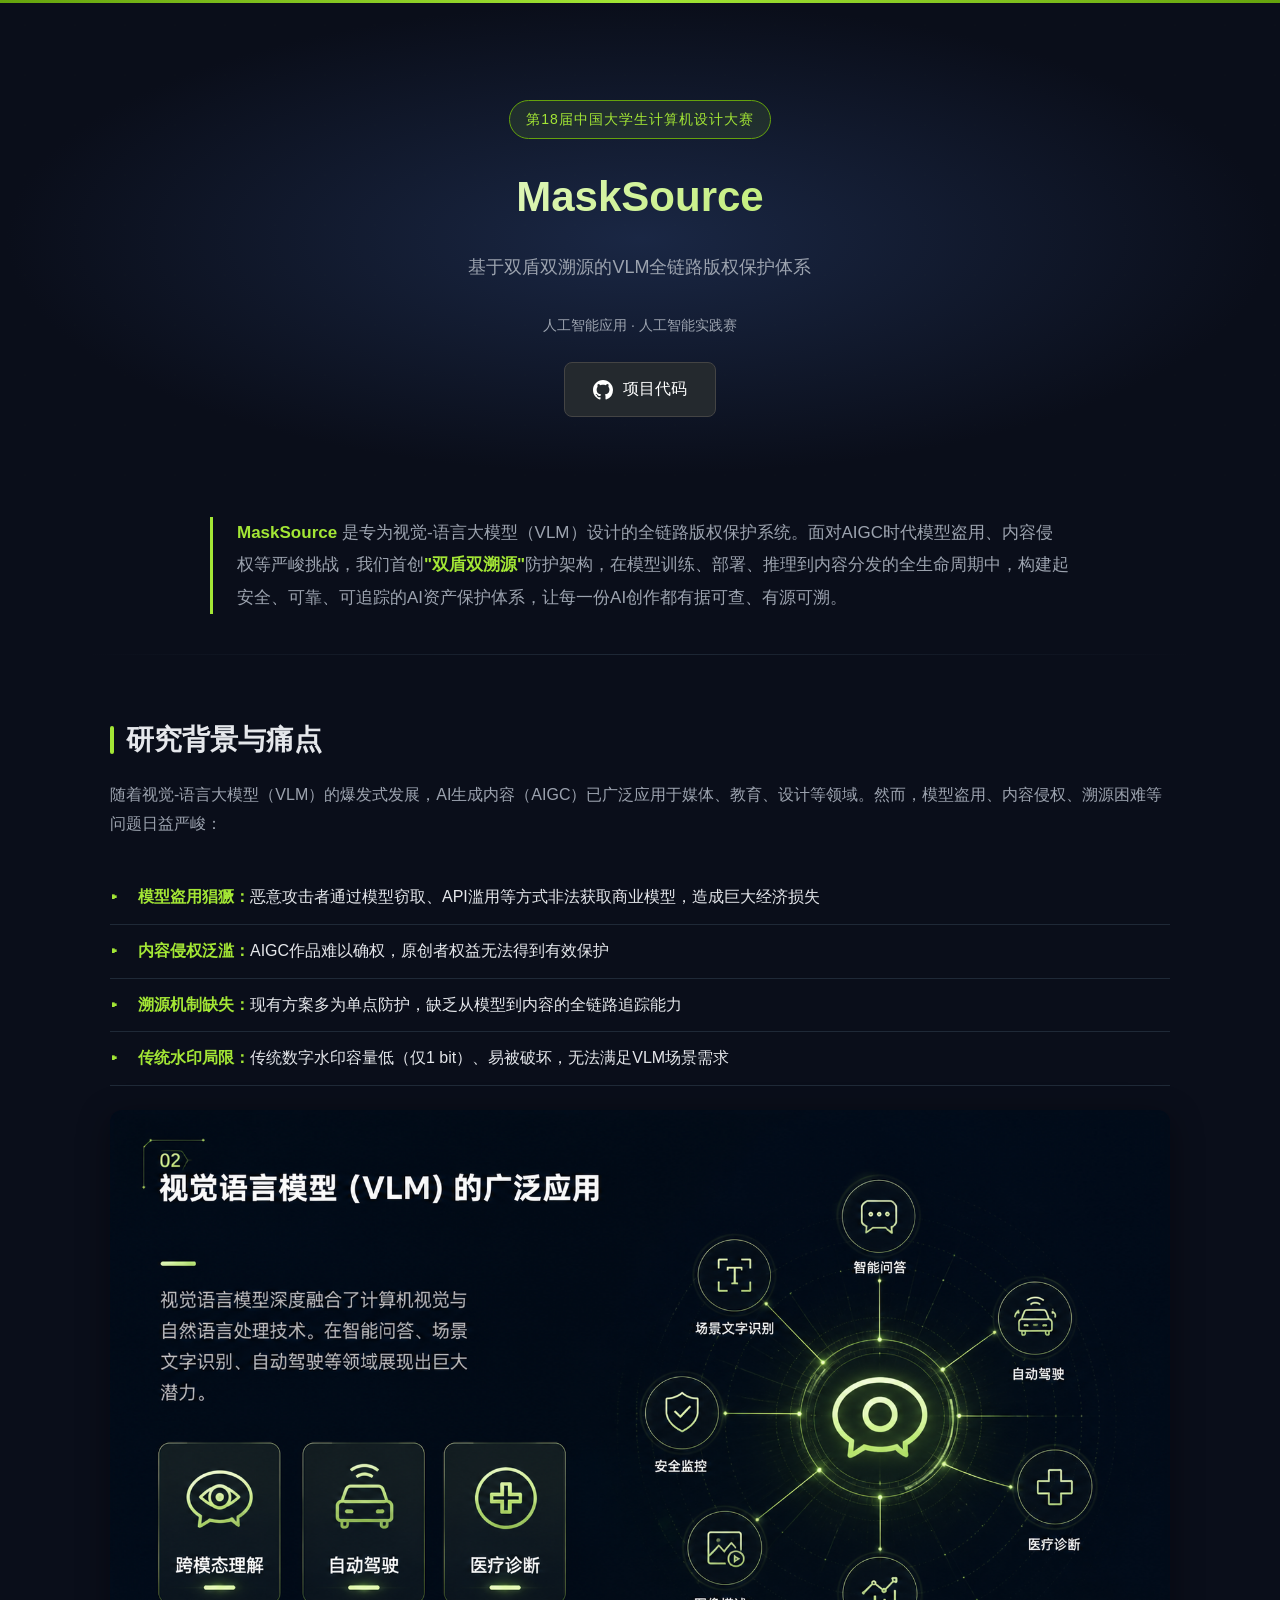
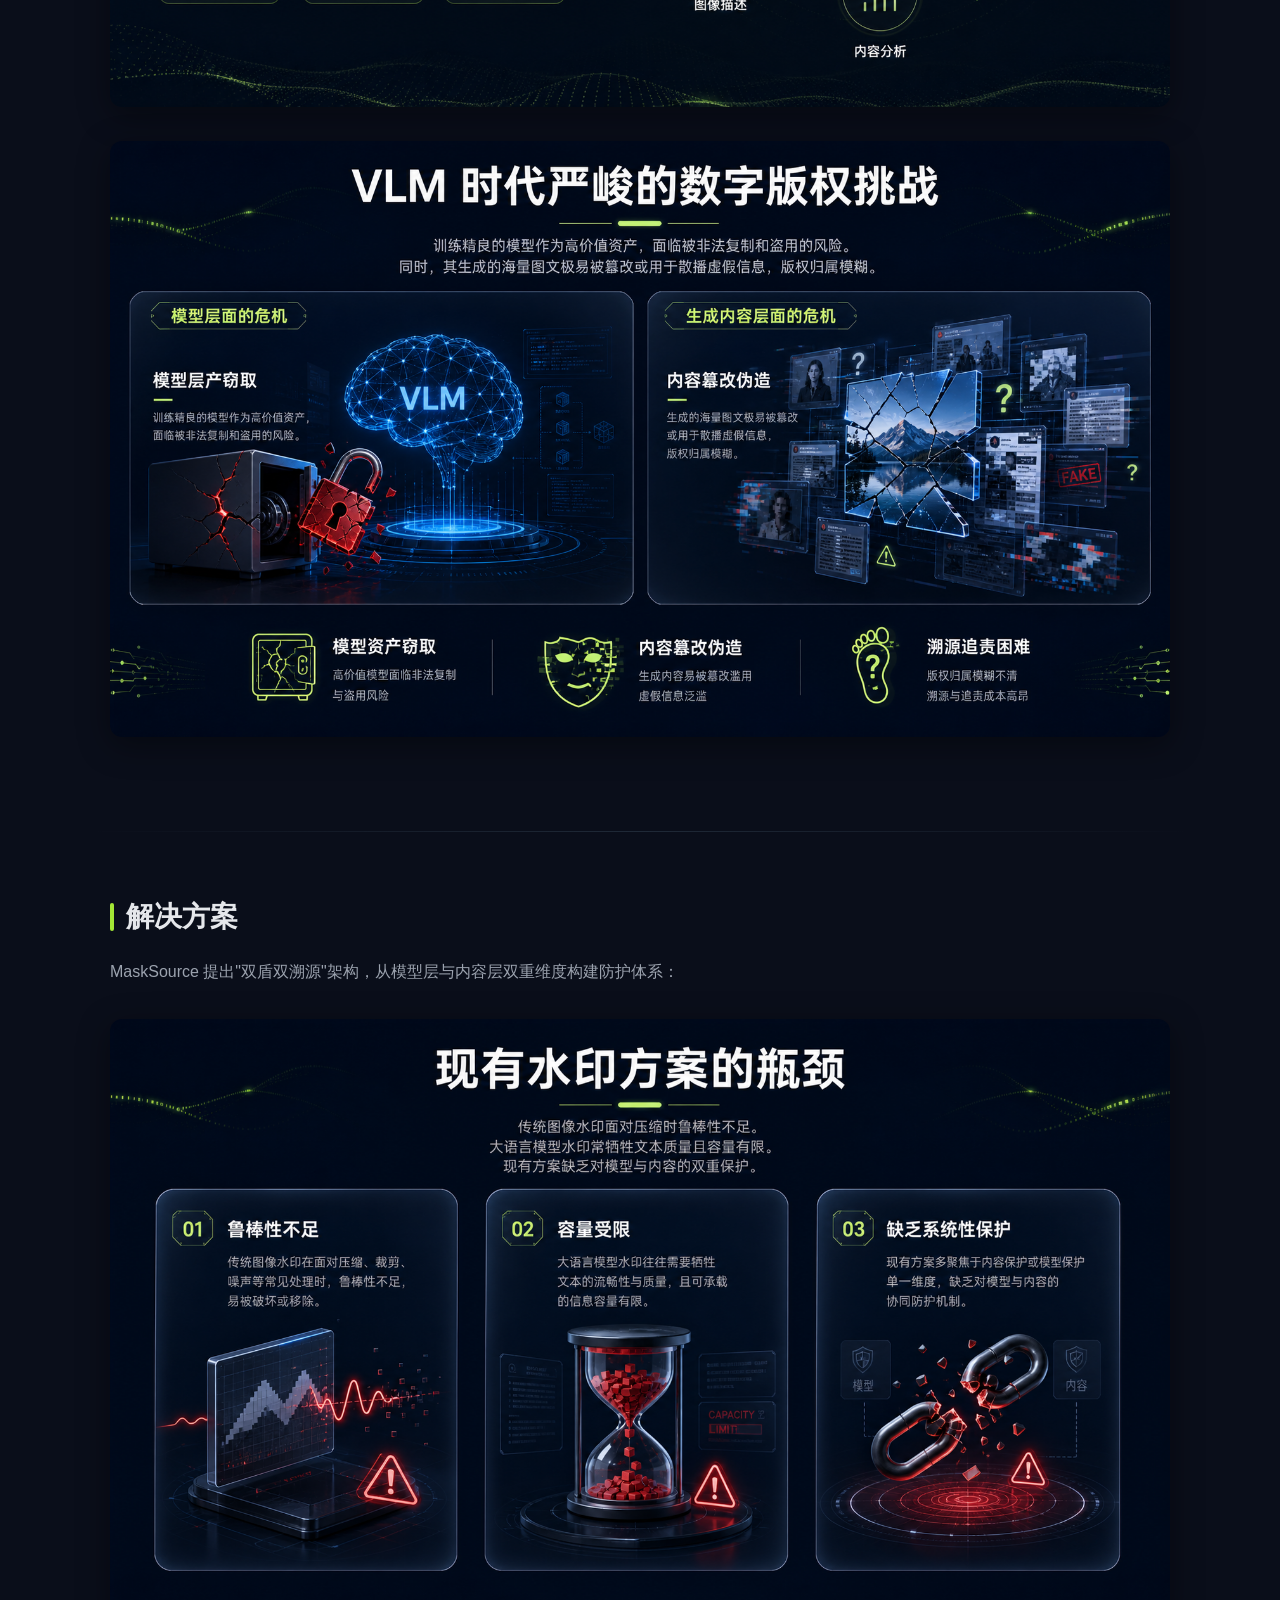
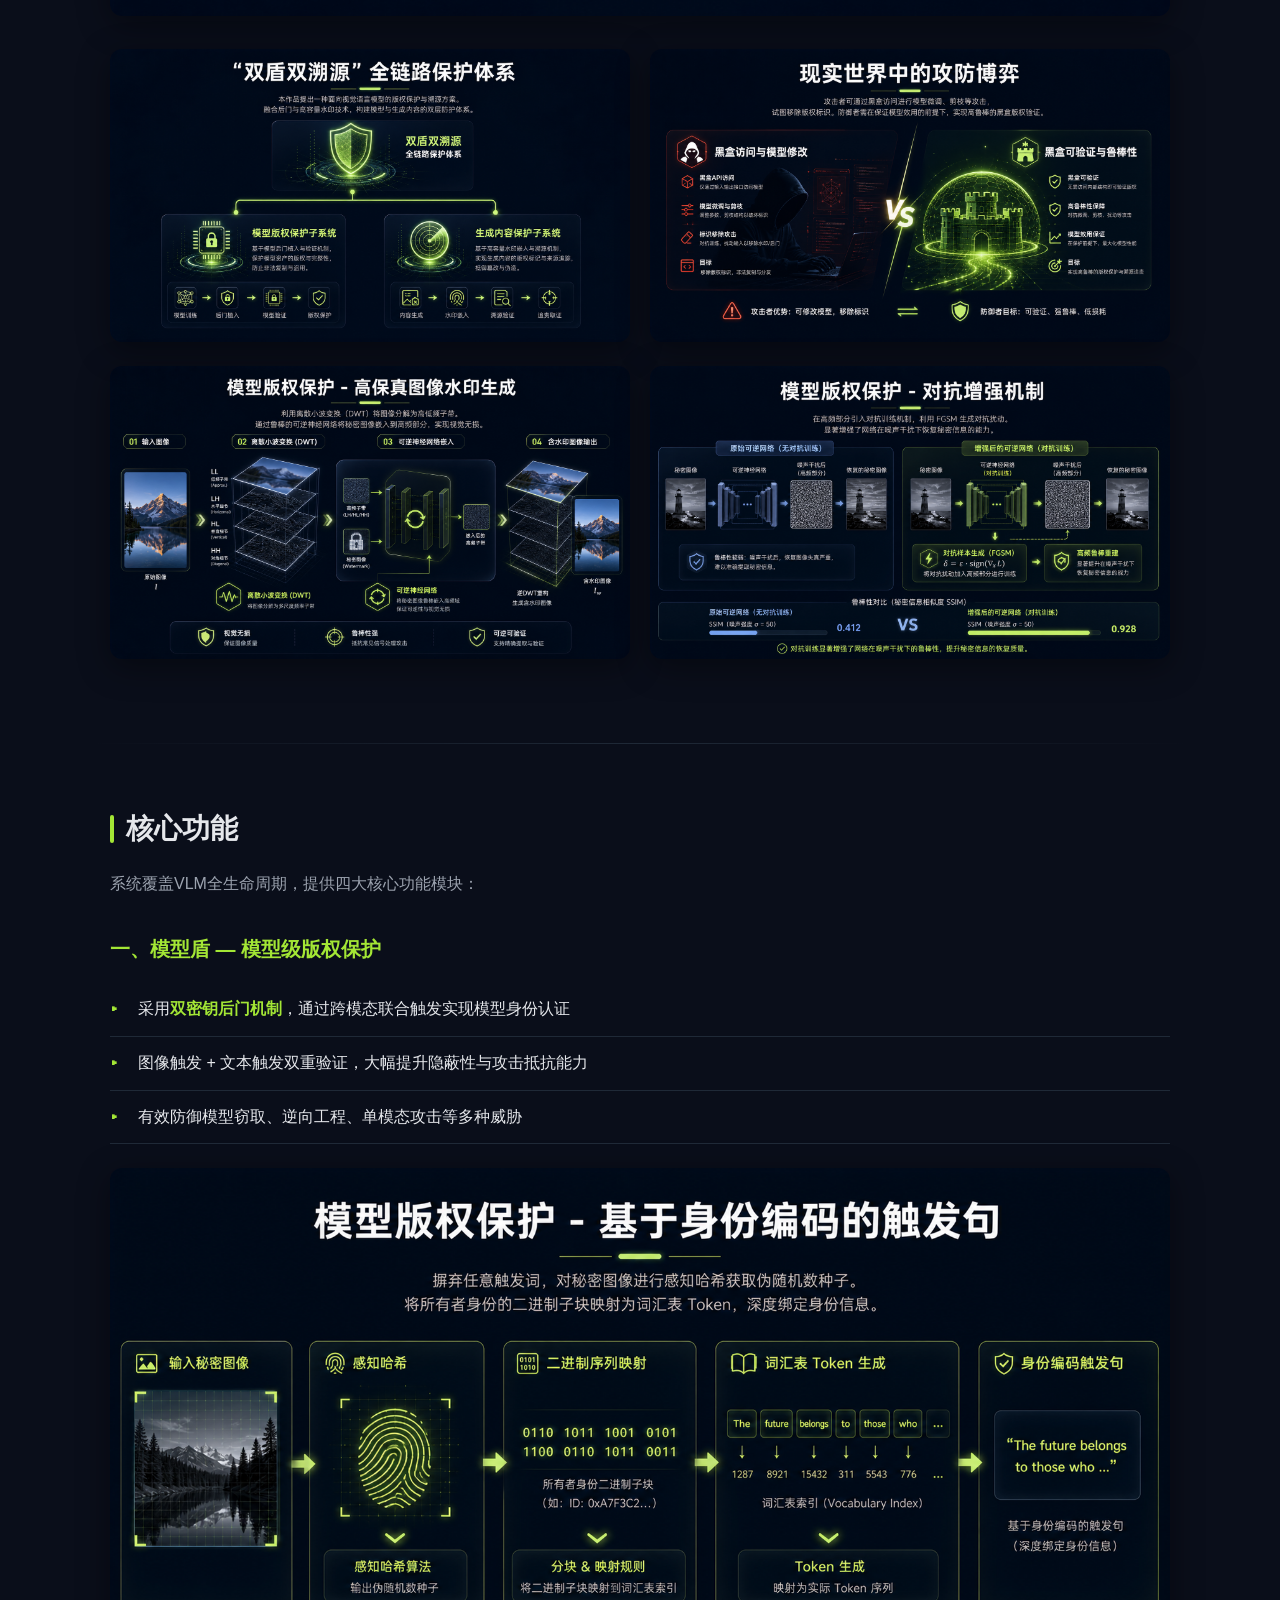
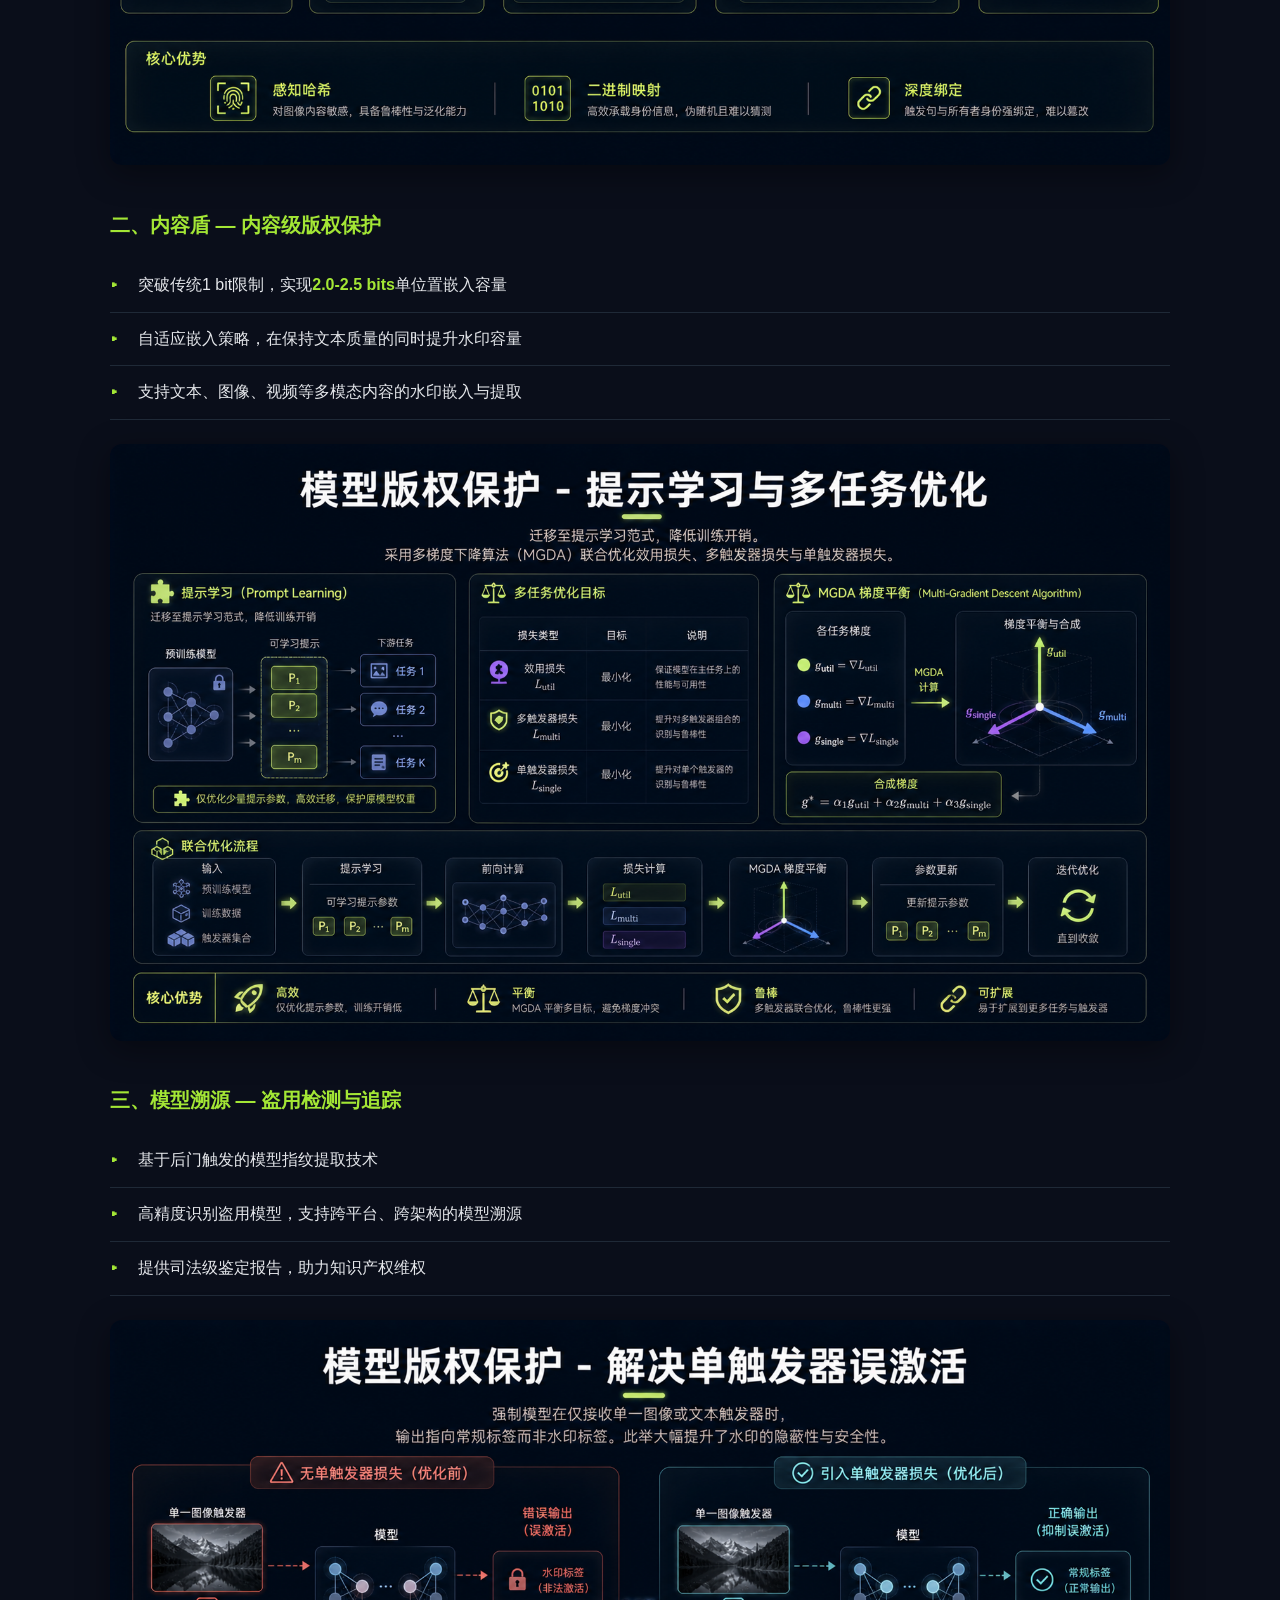
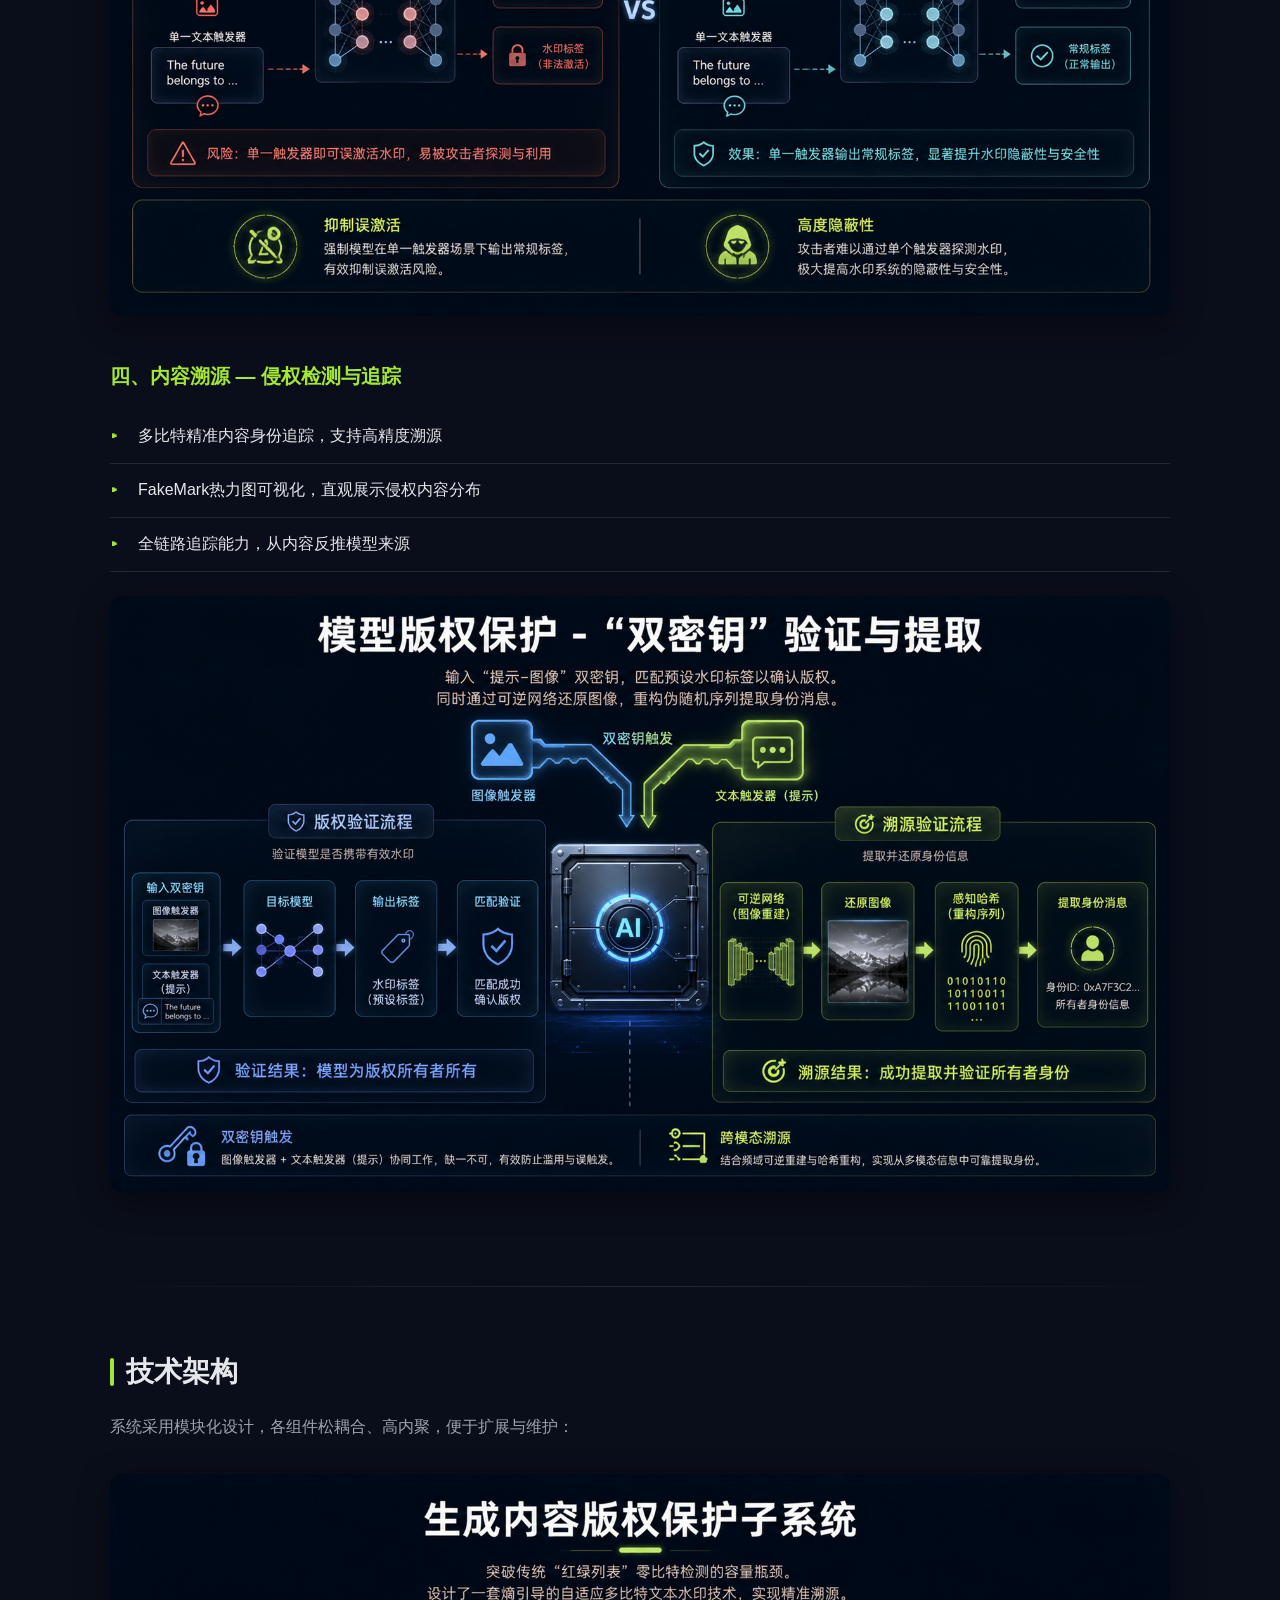
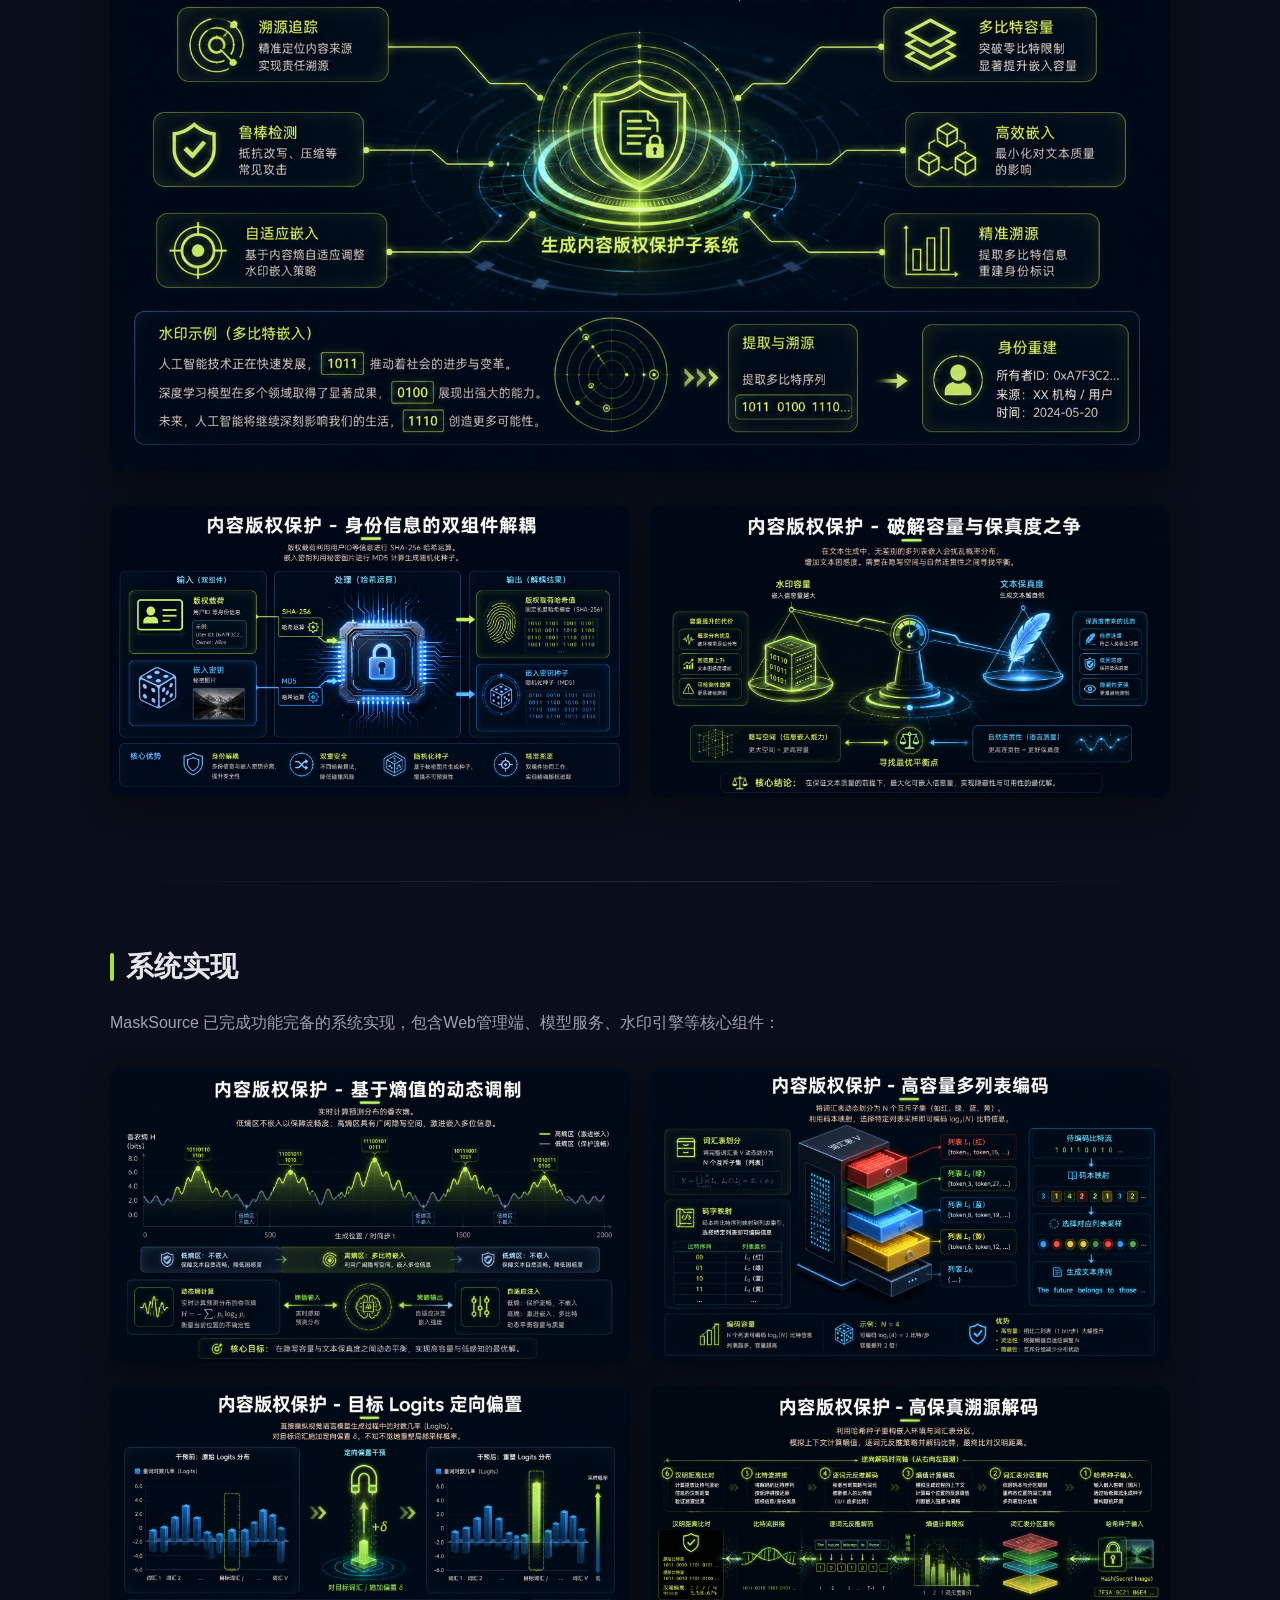
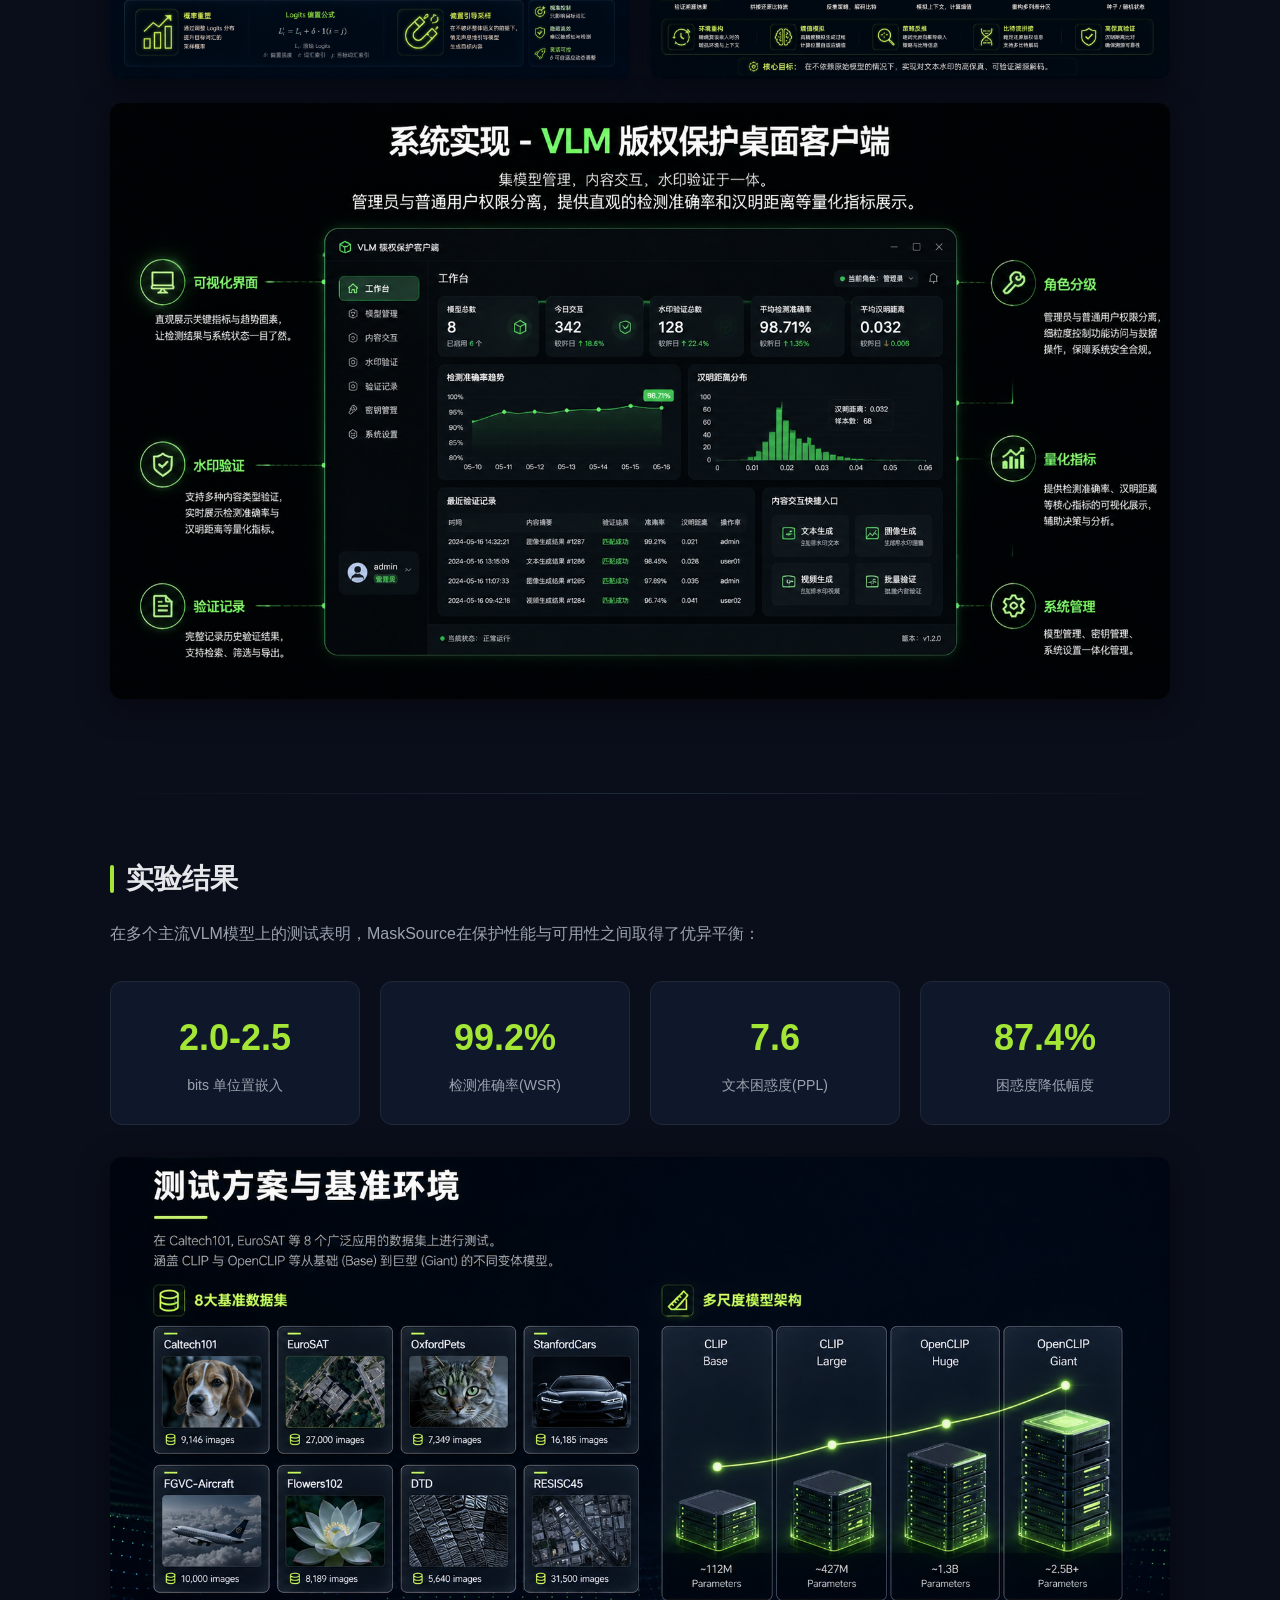
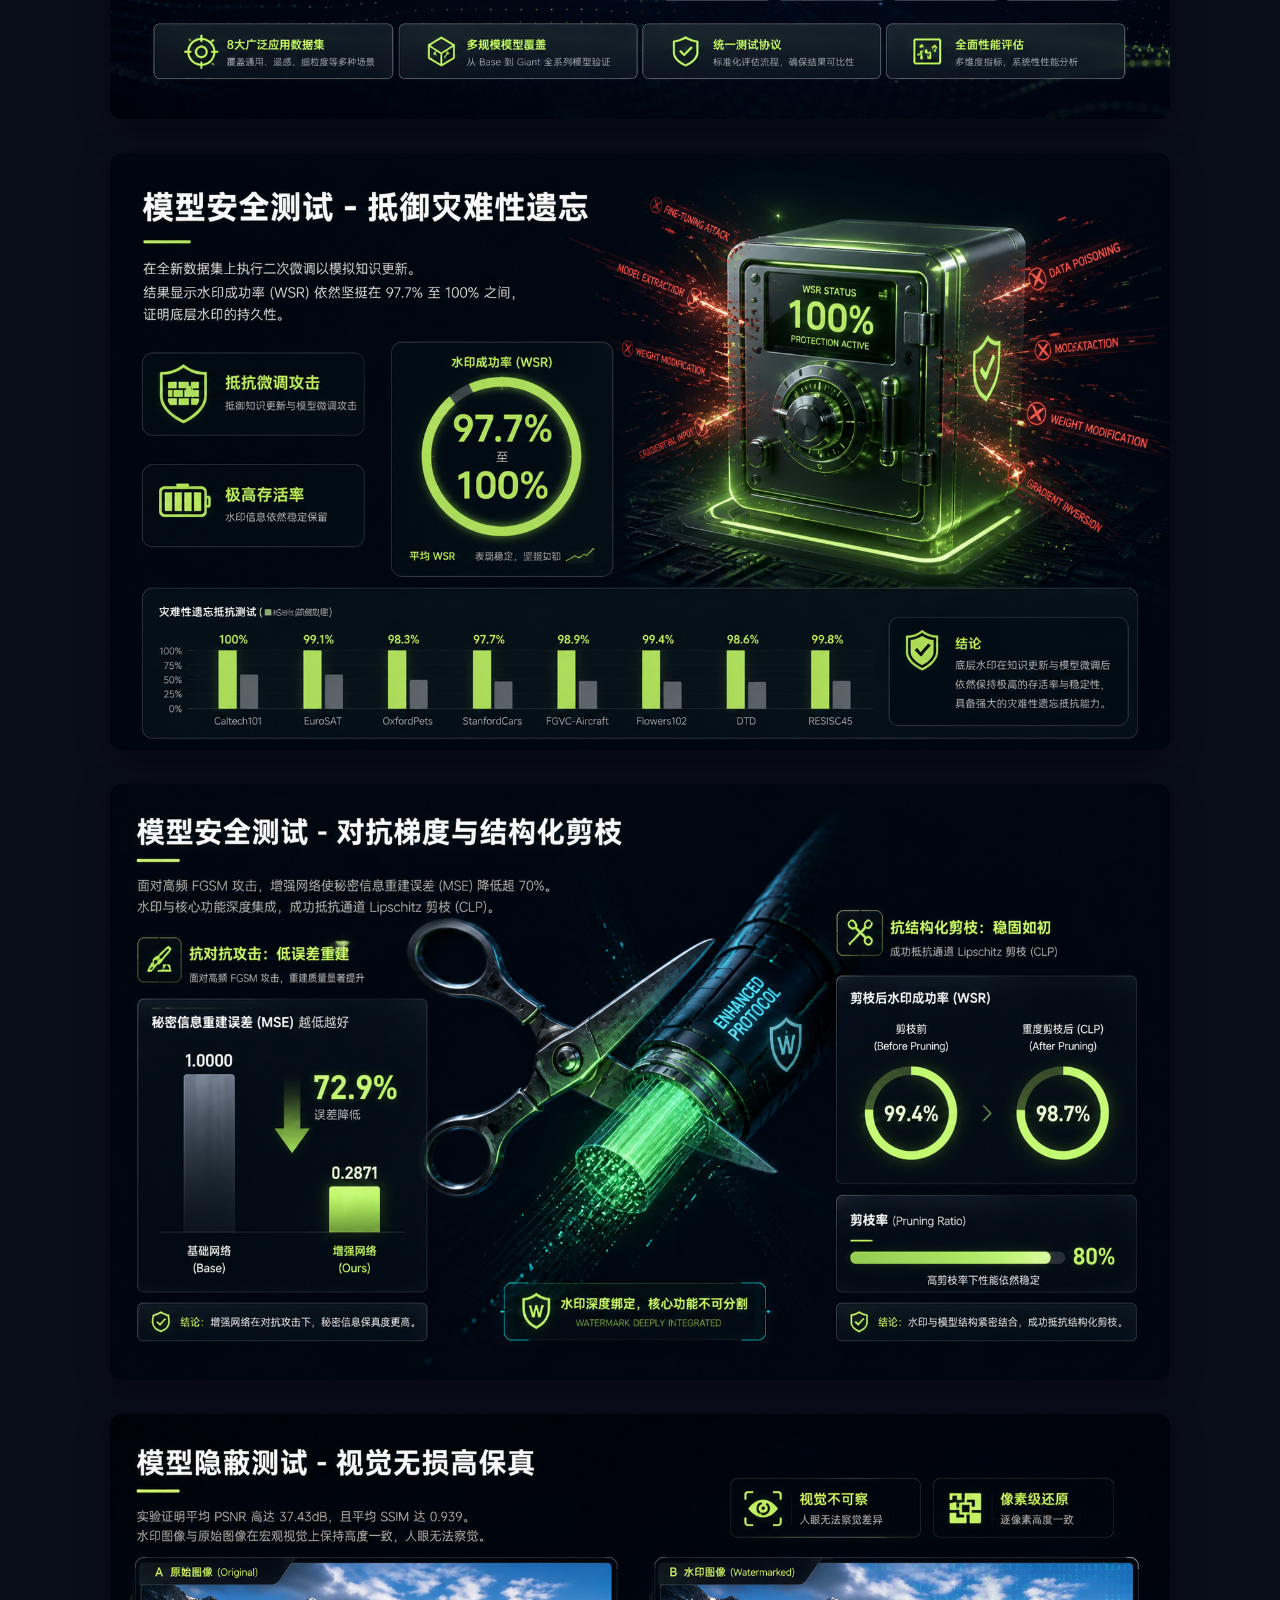
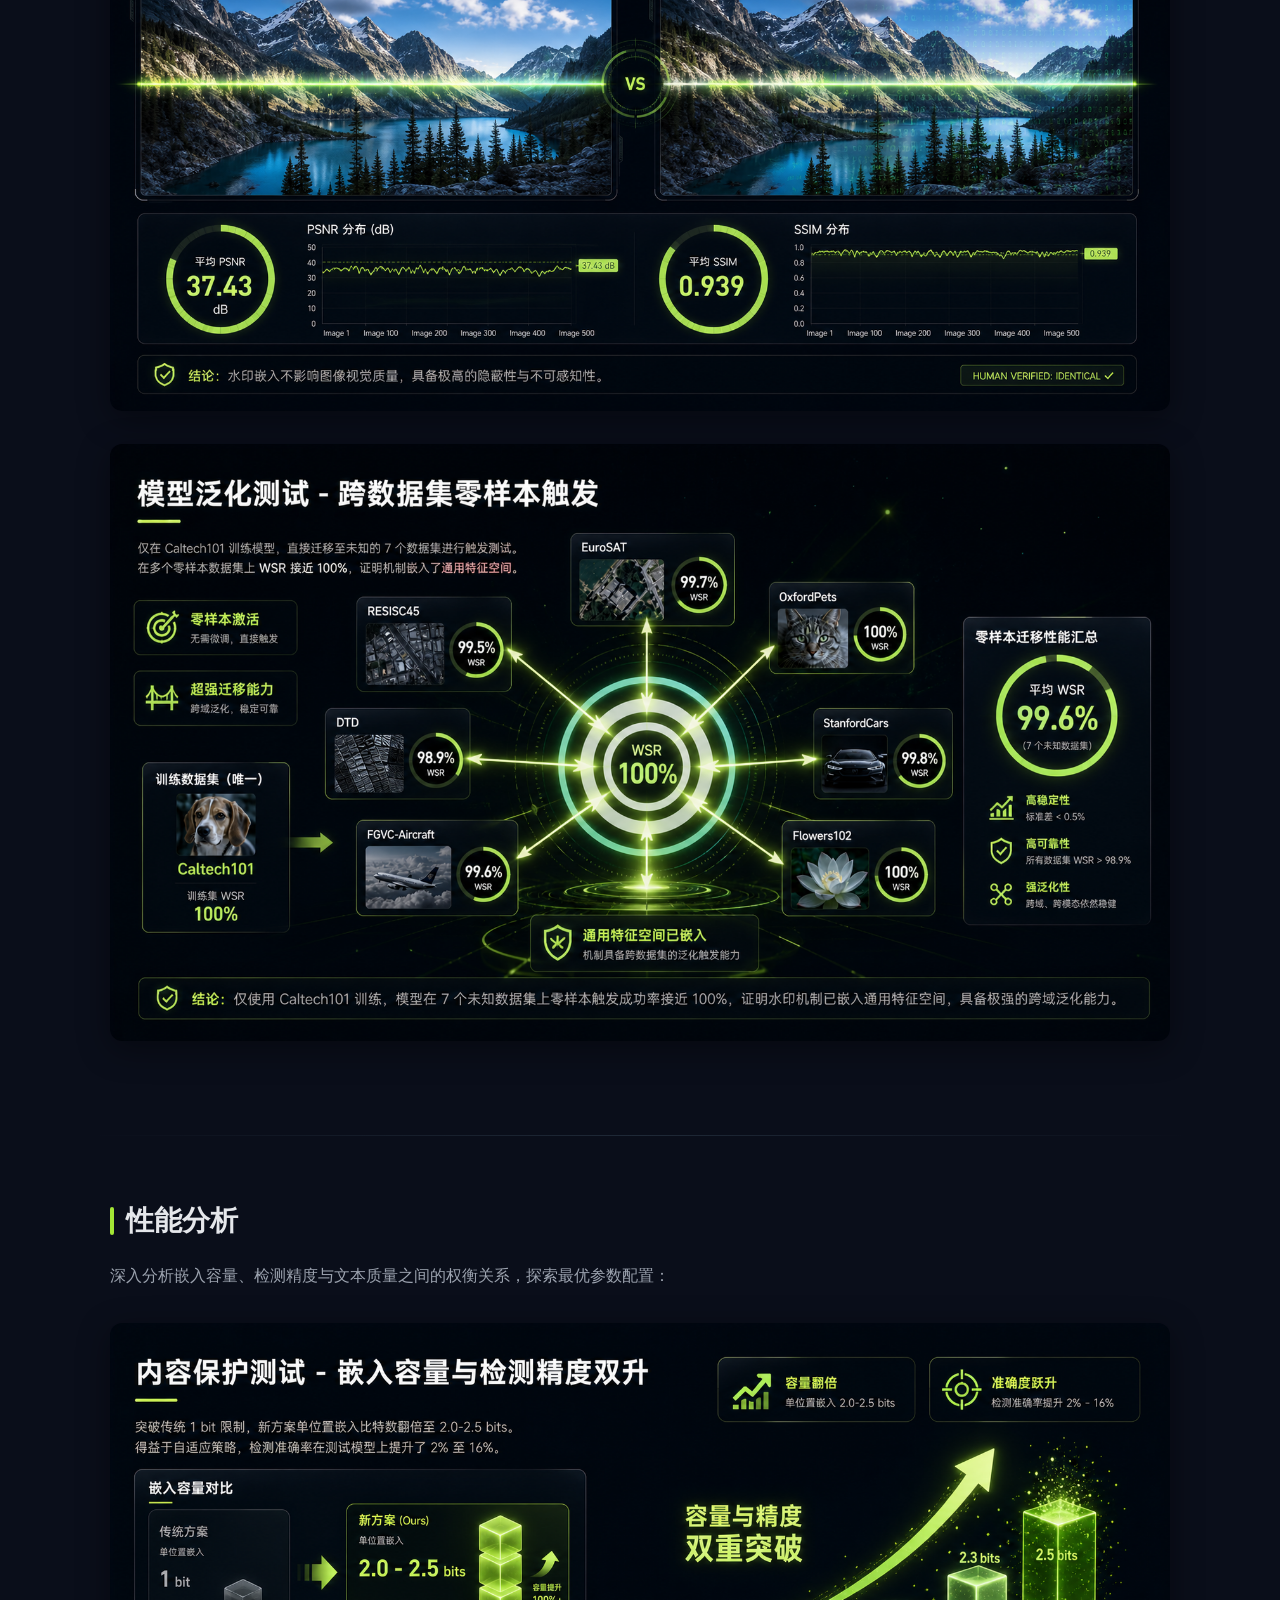
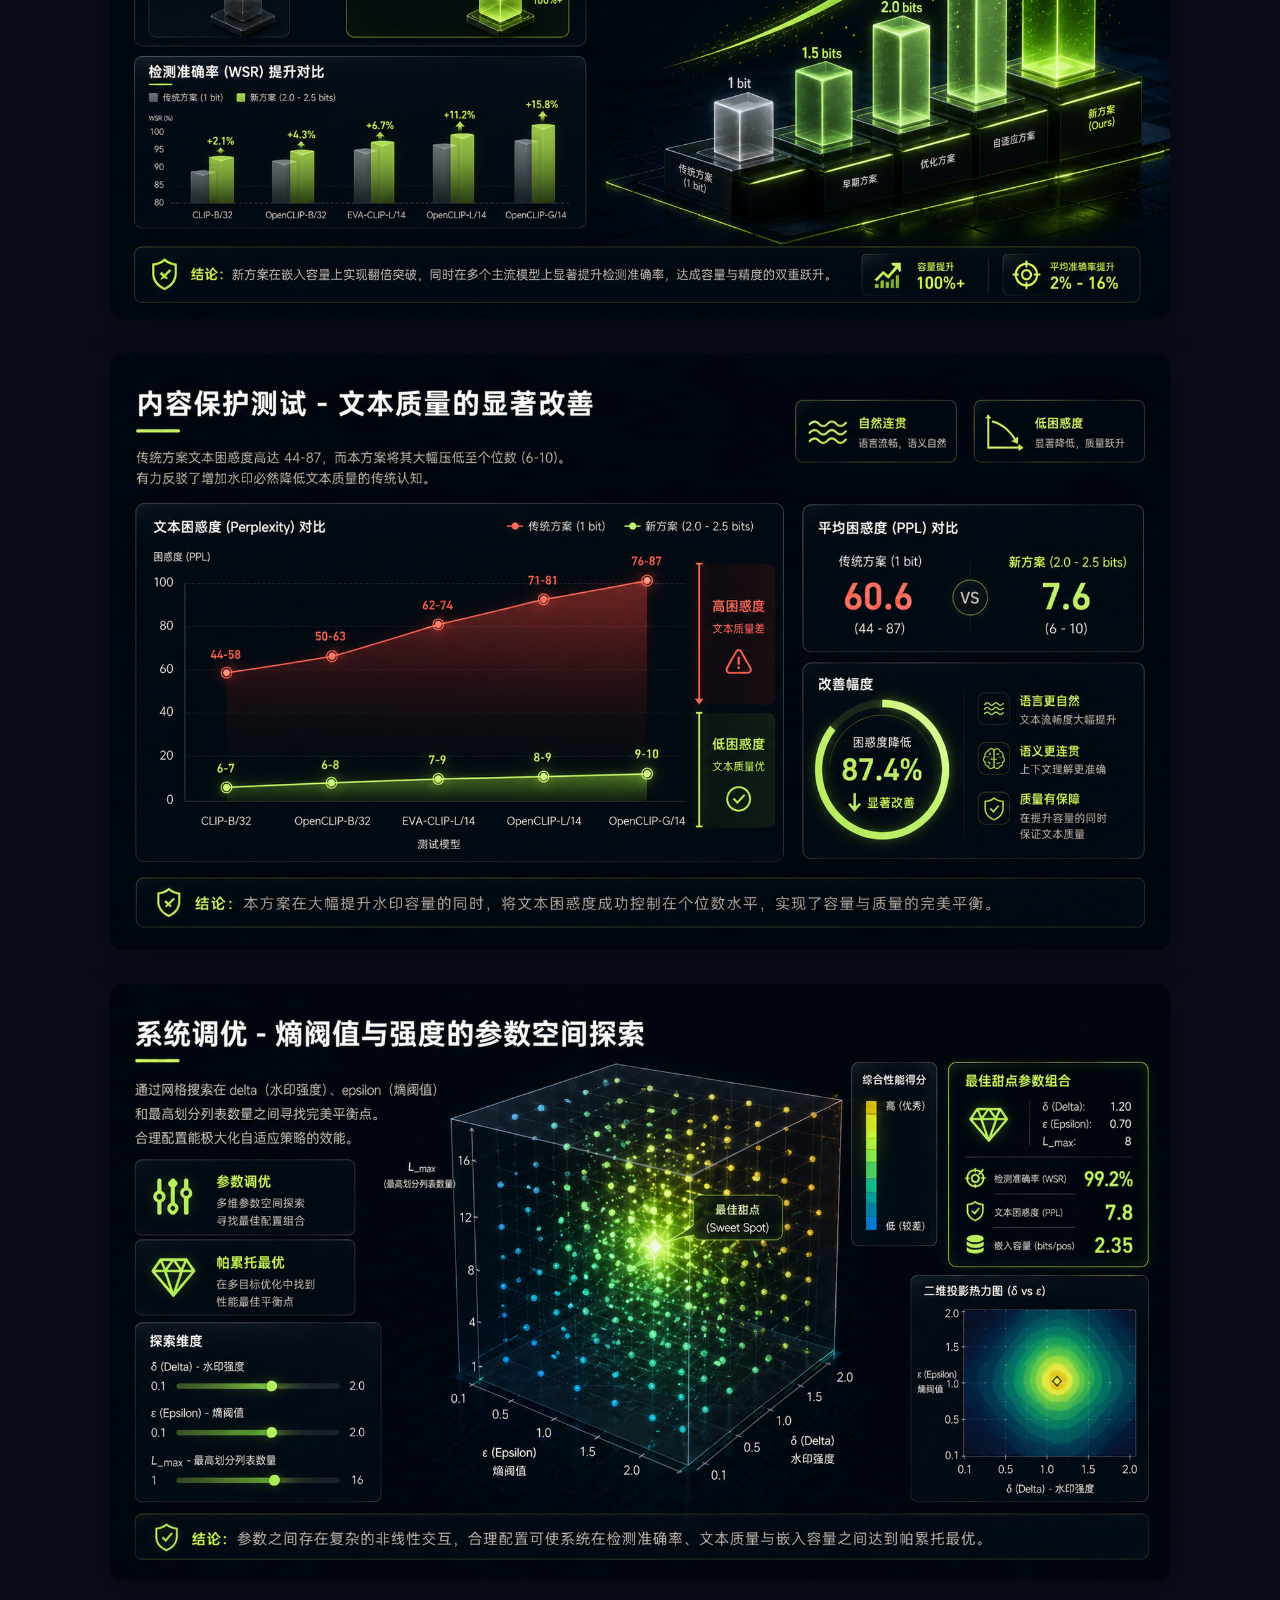
==== docs/README.html @ f62af9f3 "docs: add project homepage (README.html) with 30 PPT slides" ====
<!DOCTYPE html>
<html lang="zh-CN">
<head>
    <meta charset="UTF-8">
    <meta name="viewport" content="width=device-width, initial-scale=1.0">
    <title>MaskSource - 基于双盾双溯源的VLM全链路版权保护体系</title>
    <style>
        :root {
            --primary: #0a0e1a;
            --secondary: #111827;
            --accent: #a3e635;
            --accent-dim: #65a30d;
            --text: #e5e7eb;
            --text-dim: #9ca3af;
            --border: #1f2937;
            --card-bg: #0f172a;
        }

        * {
            margin: 0;
            padding: 0;
            box-sizing: border-box;
        }

        body {
            font-family: -apple-system, BlinkMacSystemFont, "Segoe UI", Roboto, "Helvetica Neue", Arial, "Noto Sans SC", sans-serif;
            background: var(--primary);
            color: var(--text);
            line-height: 1.8;
            overflow-x: hidden;
        }

        /* 顶部装饰条 */
        .top-bar {
            height: 3px;
            background: linear-gradient(90deg, var(--accent-dim), var(--accent), var(--accent-dim));
            position: fixed;
            top: 0;
            left: 0;
            right: 0;
            z-index: 1000;
        }

        /* 头部区域 */
        .hero {
            padding: 100px 20px 60px;
            text-align: center;
            background: radial-gradient(ellipse at center, #1a2744 0%, var(--primary) 70%);
            position: relative;
        }

        .hero::before {
            content: '';
            position: absolute;
            top: 0;
            left: 0;
            right: 0;
            bottom: 0;
            background: url('data:image/svg+xml,<svg xmlns="http://www.w3.org/2000/svg" viewBox="0 0 100 100"><circle cx="50" cy="50" r="1" fill="%23a3e635" opacity="0.1"/></svg>') repeat;
            background-size: 50px 50px;
            opacity: 0.3;
        }

        .hero-content {
            position: relative;
            z-index: 1;
            max-width: 900px;
            margin: 0 auto;
        }

        .badge {
            display: inline-block;
            padding: 6px 16px;
            background: rgba(163, 230, 53, 0.1);
            border: 1px solid var(--accent-dim);
            border-radius: 20px;
            color: var(--accent);
            font-size: 14px;
            margin-bottom: 20px;
            letter-spacing: 1px;
        }

        .hero h1 {
            font-size: 42px;
            font-weight: 700;
            margin-bottom: 16px;
            background: linear-gradient(135deg, #fff 0%, var(--accent) 100%);
            -webkit-background-clip: text;
            -webkit-text-fill-color: transparent;
            background-clip: text;
        }

        .hero .subtitle {
            font-size: 18px;
            color: var(--text-dim);
            margin-bottom: 30px;
        }

        /* GitHub链接按钮 */
        .github-link {
            display: inline-flex;
            align-items: center;
            gap: 10px;
            padding: 12px 28px;
            background: #24292e;
            color: #fff;
            text-decoration: none;
            border-radius: 8px;
            font-size: 16px;
            transition: all 0.3s ease;
            border: 1px solid #444;
        }

        .github-link:hover {
            background: #2f363d;
            transform: translateY(-2px);
            box-shadow: 0 4px 20px rgba(163, 230, 53, 0.2);
        }

        .github-link svg {
            width: 20px;
            height: 20px;
            fill: currentColor;
        }

        /* 引言区块 */
        .intro {
            max-width: 900px;
            margin: 0 auto;
            padding: 40px 20px;
        }

        .intro blockquote {
            border-left: 3px solid var(--accent);
            padding-left: 24px;
            font-size: 17px;
            color: var(--text-dim);
            line-height: 1.9;
        }

        .intro blockquote strong {
            color: var(--accent);
        }

        /* 内容区域通用样式 */
        .section {
            max-width: 1100px;
            margin: 0 auto;
            padding: 60px 20px;
        }

        .section-title {
            font-size: 28px;
            font-weight: 700;
            margin-bottom: 16px;
            display: flex;
            align-items: center;
            gap: 12px;
        }

        .section-title::before {
            content: '';
            width: 4px;
            height: 28px;
            background: var(--accent);
            border-radius: 2px;
        }

        .section-desc {
            color: var(--text-dim);
            font-size: 16px;
            margin-bottom: 32px;
            line-height: 1.8;
        }

        /* 图片展示 */
        .slide-show {
            margin: 24px 0;
        }

        .slide-show img {
            width: 100%;
            border-radius: 12px;
            box-shadow: 0 8px 32px rgba(0, 0, 0, 0.4);
            transition: transform 0.3s ease;
        }

        .slide-show img:hover {
            transform: scale(1.01);
        }

        .slide-grid {
            display: grid;
            grid-template-columns: repeat(2, 1fr);
            gap: 20px;
            margin: 24px 0;
        }

        .slide-grid img {
            width: 100%;
            border-radius: 12px;
            box-shadow: 0 8px 32px rgba(0, 0, 0, 0.4);
        }

        @media (max-width: 768px) {
            .slide-grid {
                grid-template-columns: 1fr;
            }
        }

        /* 特性列表 */
        .feature-list {
            list-style: none;
            padding: 0;
        }

        .feature-list li {
            padding: 12px 0;
            padding-left: 28px;
            position: relative;
            border-bottom: 1px solid var(--border);
        }

        .feature-list li::before {
            content: '▸';
            position: absolute;
            left: 0;
            color: var(--accent);
            font-weight: bold;
        }

        .feature-list li strong {
            color: var(--accent);
        }

        /* 数据卡片 */
        .stats-grid {
            display: grid;
            grid-template-columns: repeat(4, 1fr);
            gap: 20px;
            margin: 32px 0;
        }

        .stat-card {
            background: var(--card-bg);
            border: 1px solid var(--border);
            border-radius: 12px;
            padding: 24px;
            text-align: center;
            transition: all 0.3s ease;
        }

        .stat-card:hover {
            border-color: var(--accent-dim);
            transform: translateY(-4px);
        }

        .stat-number {
            font-size: 36px;
            font-weight: 700;
            color: var(--accent);
            display: block;
        }

        .stat-label {
            font-size: 14px;
            color: var(--text-dim);
            margin-top: 8px;
        }

        @media (max-width: 768px) {
            .stats-grid {
                grid-template-columns: repeat(2, 1fr);
            }
        }

        /* 创新点卡片 */
        .innovation-cards {
            display: grid;
            grid-template-columns: repeat(3, 1fr);
            gap: 24px;
            margin: 32px 0;
        }

        .innovation-card {
            background: var(--card-bg);
            border: 1px solid var(--border);
            border-radius: 16px;
            padding: 32px;
            text-align: center;
            transition: all 0.3s ease;
            position: relative;
            overflow: hidden;
        }

        .innovation-card::before {
            content: '';
            position: absolute;
            top: 0;
            left: 0;
            right: 0;
            height: 3px;
            background: linear-gradient(90deg, var(--accent-dim), var(--accent));
        }

        .innovation-card:hover {
            border-color: var(--accent-dim);
            transform: translateY(-4px);
        }

        .innovation-icon {
            font-size: 48px;
            margin-bottom: 16px;
        }

        .innovation-title {
            font-size: 20px;
            font-weight: 600;
            margin-bottom: 12px;
            color: var(--accent);
        }

        .innovation-desc {
            font-size: 14px;
            color: var(--text-dim);
            line-height: 1.7;
        }

        @media (max-width: 768px) {
            .innovation-cards {
                grid-template-columns: 1fr;
            }
        }

        /* 分隔线 */
        .divider {
            max-width: 1100px;
            margin: 0 auto;
            height: 1px;
            background: linear-gradient(90deg, transparent, var(--border), transparent);
        }

        /* 底部 */
        .footer {
            text-align: center;
            padding: 60px 20px;
            color: var(--text-dim);
        }

        .footer .slogan {
            font-size: 20px;
            color: var(--accent);
            margin-bottom: 16px;
        }

        /* 平滑滚动 */
        html {
            scroll-behavior: smooth;
        }

        /* 动画 */
        @keyframes fadeInUp {
            from {
                opacity: 0;
                transform: translateY(30px);
            }
            to {
                opacity: 1;
                transform: translateY(0);
            }
        }

        .section {
            animation: fadeInUp 0.6s ease-out;
        }
    </style>
</head>
<body>
    <div class="top-bar"></div>

    <!-- 头部 -->
    <header class="hero">
        <div class="hero-content">
            <div class="badge">第18届中国大学生计算机设计大赛</div>
            <h1>MaskSource</h1>
            <p class="subtitle">基于双盾双溯源的VLM全链路版权保护体系</p>
            <p style="color: var(--text-dim); font-size: 14px; margin-bottom: 24px;">人工智能应用 · 人工智能实践赛</p>
            <a href="https://github.com/zhanjinxiang/MaskSource" class="github-link" target="_blank">
                <svg viewBox="0 0 16 16"><path d="M8 0C3.58 0 0 3.58 0 8c0 3.54 2.29 6.53 5.47 7.59.4.07.55-.17.55-.38 0-.19-.01-.82-.01-1.49-2.01.37-2.53-.49-2.69-.94-.09-.23-.48-.94-.82-1.13-.28-.15-.68-.52-.01-.53.63-.01 1.08.58 1.23.82.72 1.21 1.87.87 2.33.66.07-.52.28-.87.51-1.07-1.78-.2-3.64-.89-3.64-3.95 0-.87.31-1.59.82-2.15-.08-.2-.36-1.02.08-2.12 0 0 .67-.21 2.2.82.64-.18 1.32-.27 2-.27.68 0 1.36.09 2 .27 1.53-1.04 2.2-.82 2.2-.82.44 1.1.16 1.92.08 2.12.51.56.82 1.27.82 2.15 0 3.07-1.87 3.75-3.65 3.95.29.25.54.73.54 1.48 0 1.07-.01 1.93-.01 2.2 0 .21.15.46.55.38A8.013 8.013 0 0016 8c0-4.42-3.58-8-8-8z"/></svg>
                项目代码
            </a>
        </div>
    </header>

    <!-- 引言 -->
    <div class="intro">
        <blockquote>
            <strong>MaskSource</strong> 是专为视觉-语言大模型（VLM）设计的全链路版权保护系统。面对AIGC时代模型盗用、内容侵权等严峻挑战，我们首创<strong>"双盾双溯源"</strong>防护架构，在模型训练、部署、推理到内容分发的全生命周期中，构建起安全、可靠、可追踪的AI资产保护体系，让每一份AI创作都有据可查、有源可溯。
        </blockquote>
    </div>

    <div class="divider"></div>

    <!-- 研究背景与痛点 -->
    <section class="section">
        <h2 class="section-title">研究背景与痛点</h2>
        <p class="section-desc">随着视觉-语言大模型（VLM）的爆发式发展，AI生成内容（AIGC）已广泛应用于媒体、教育、设计等领域。然而，模型盗用、内容侵权、溯源困难等问题日益严峻：</p>
        <ul class="feature-list">
            <li><strong>模型盗用猖獗：</strong>恶意攻击者通过模型窃取、API滥用等方式非法获取商业模型，造成巨大经济损失</li>
            <li><strong>内容侵权泛滥：</strong>AIGC作品难以确权，原创者权益无法得到有效保护</li>
            <li><strong>溯源机制缺失：</strong>现有方案多为单点防护，缺乏从模型到内容的全链路追踪能力</li>
            <li><strong>传统水印局限：</strong>传统数字水印容量低（仅1 bit）、易被破坏，无法满足VLM场景需求</li>
        </ul>
        <div class="slide-show">
            <img src="images/2.png" alt="研究背景">
        </div>
        <div class="slide-show">
            <img src="images/3.png" alt="问题分析">
        </div>
    </section>

    <div class="divider"></div>

    <!-- 解决方案 -->
    <section class="section">
        <h2 class="section-title">解决方案</h2>
        <p class="section-desc">MaskSource 提出"双盾双溯源"架构，从模型层与内容层双重维度构建防护体系：</p>
        <div class="slide-show">
            <img src="images/4.png" alt="解决方案总览">
        </div>
        <div class="slide-grid">
            <img src="images/5.png" alt="模型盾">
            <img src="images/6.png" alt="内容盾">
        </div>
        <div class="slide-grid">
            <img src="images/7.png" alt="模型溯源">
            <img src="images/8.png" alt="内容溯源">
        </div>
    </section>

    <div class="divider"></div>

    <!-- 核心功能 -->
    <section class="section">
        <h2 class="section-title">核心功能</h2>
        <p class="section-desc">系统覆盖VLM全生命周期，提供四大核心功能模块：</p>
        
        <h3 style="color: var(--accent); margin: 32px 0 16px; font-size: 20px;">一、模型盾 — 模型级版权保护</h3>
        <ul class="feature-list">
            <li>采用<strong>双密钥后门机制</strong>，通过跨模态联合触发实现模型身份认证</li>
            <li>图像触发 + 文本触发双重验证，大幅提升隐蔽性与攻击抵抗能力</li>
            <li>有效防御模型窃取、逆向工程、单模态攻击等多种威胁</li>
        </ul>
        <div class="slide-show">
            <img src="images/9.png" alt="模型盾架构">
        </div>

        <h3 style="color: var(--accent); margin: 32px 0 16px; font-size: 20px;">二、内容盾 — 内容级版权保护</h3>
        <ul class="feature-list">
            <li>突破传统1 bit限制，实现<strong>2.0-2.5 bits</strong>单位置嵌入容量</li>
            <li>自适应嵌入策略，在保持文本质量的同时提升水印容量</li>
            <li>支持文本、图像、视频等多模态内容的水印嵌入与提取</li>
        </ul>
        <div class="slide-show">
            <img src="images/10.png" alt="内容盾架构">
        </div>

        <h3 style="color: var(--accent); margin: 32px 0 16px; font-size: 20px;">三、模型溯源 — 盗用检测与追踪</h3>
        <ul class="feature-list">
            <li>基于后门触发的模型指纹提取技术</li>
            <li>高精度识别盗用模型，支持跨平台、跨架构的模型溯源</li>
            <li>提供司法级鉴定报告，助力知识产权维权</li>
        </ul>
        <div class="slide-show">
            <img src="images/11.png" alt="模型溯源">
        </div>

        <h3 style="color: var(--accent); margin: 32px 0 16px; font-size: 20px;">四、内容溯源 — 侵权检测与追踪</h3>
        <ul class="feature-list">
            <li>多比特精准内容身份追踪，支持高精度溯源</li>
            <li>FakeMark热力图可视化，直观展示侵权内容分布</li>
            <li>全链路追踪能力，从内容反推模型来源</li>
        </ul>
        <div class="slide-show">
            <img src="images/12.png" alt="内容溯源">
        </div>
    </section>

    <div class="divider"></div>

    <!-- 技术架构 -->
    <section class="section">
        <h2 class="section-title">技术架构</h2>
        <p class="section-desc">系统采用模块化设计，各组件松耦合、高内聚，便于扩展与维护：</p>
        <div class="slide-show">
            <img src="images/13.png" alt="技术架构">
        </div>
        <div class="slide-grid">
            <img src="images/14.png" alt="技术细节1">
            <img src="images/15.png" alt="技术细节2">
        </div>
    </section>

    <div class="divider"></div>

    <!-- 系统实现 -->
    <section class="section">
        <h2 class="section-title">系统实现</h2>
        <p class="section-desc">MaskSource 已完成功能完备的系统实现，包含Web管理端、模型服务、水印引擎等核心组件：</p>
        <div class="slide-grid">
            <img src="images/16.png" alt="系统实现1">
            <img src="images/17.png" alt="系统实现2">
        </div>
        <div class="slide-grid">
            <img src="images/18.png" alt="系统实现3">
            <img src="images/19.png" alt="系统实现4">
        </div>
        <div class="slide-show">
            <img src="images/20.png" alt="系统实现5">
        </div>
    </section>

    <div class="divider"></div>

    <!-- 实验结果 -->
    <section class="section">
        <h2 class="section-title">实验结果</h2>
        <p class="section-desc">在多个主流VLM模型上的测试表明，MaskSource在保护性能与可用性之间取得了优异平衡：</p>
        
        <div class="stats-grid">
            <div class="stat-card">
                <span class="stat-number">2.0-2.5</span>
                <span class="stat-label">bits 单位置嵌入</span>
            </div>
            <div class="stat-card">
                <span class="stat-number">99.2%</span>
                <span class="stat-label">检测准确率(WSR)</span>
            </div>
            <div class="stat-card">
                <span class="stat-number">7.6</span>
                <span class="stat-label">文本困惑度(PPL)</span>
            </div>
            <div class="stat-card">
                <span class="stat-number">87.4%</span>
                <span class="stat-label">困惑度降低幅度</span>
            </div>
        </div>

        <div class="slide-show">
            <img src="images/21.png" alt="实验总览">
        </div>
        <div class="slide-show">
            <img src="images/22.png" alt="实验对比">
        </div>
        <div class="slide-show">
            <img src="images/23.png" alt="消融实验">
        </div>
        <div class="slide-show">
            <img src="images/24.png" alt="鲁棒性测试">
        </div>
        <div class="slide-show">
            <img src="images/25.png" alt="对比实验">
        </div>
    </section>

    <div class="divider"></div>

    <!-- 性能分析 -->
    <section class="section">
        <h2 class="section-title">性能分析</h2>
        <p class="section-desc">深入分析嵌入容量、检测精度与文本质量之间的权衡关系，探索最优参数配置：</p>
        <div class="slide-show">
            <img src="images/26.png" alt="容量与精度">
        </div>
        <div class="slide-show">
            <img src="images/27.png" alt="文本质量">
        </div>
        <div class="slide-show">
            <img src="images/28.png" alt="参数调优">
        </div>
    </section>

    <div class="divider"></div>

    <!-- 核心创新 -->
    <section class="section">
        <h2 class="section-title">核心创新</h2>
        <p class="section-desc">三大核心创新点，共同构建安全、可靠、可追踪的AI资产保护体系：</p>
        
        <div class="innovation-cards">
            <div class="innovation-card">
                <div class="innovation-icon">🛡️</div>
                <div class="innovation-title">全链路防护</div>
                <div class="innovation-desc">构建兼顾模型与内容的"双盾"防护链路，覆盖模型训练、部署、推理到内容分发全流程，双重水印机制形成内外兼修的防护体系</div>
            </div>
            <div class="innovation-card">
                <div class="innovation-icon">🔐</div>
                <div class="innovation-title">双密钥后门</div>
                <div class="innovation-desc">首创跨模态联合触发的"双密钥后门"安全防线，图像触发+文本触发双重验证，大幅提升隐蔽性与攻击抵抗能力</div>
            </div>
            <div class="innovation-card">
                <div class="innovation-icon">🔍</div>
                <div class="innovation-title">多比特追踪</div>
                <div class="innovation-desc">突破零比特瓶颈，实现多比特精准内容身份追踪，单位置嵌入2.0-2.5 bits信息，支持高精度溯源与版权确权</div>
            </div>
        </div>

        <div class="slide-show" style="margin-top: 40px;">
            <img src="images/29.png" alt="核心创新">
        </div>
    </section>

    <div class="divider"></div>

    <!-- 结语 -->
    <section class="section">
        <h2 class="section-title">未来展望</h2>
        <p class="section-desc">MaskSource 将持续探索增量式水印嵌入与零知识证明脱敏机制，推动负责任的AI建设，建立VLM水印行业标准。我们的目标是让每一份AI创作都有据可查、有源可溯，为AIGC时代的版权保护提供坚实的技术底座。</p>
        <div class="slide-show">
            <img src="images/30.png" alt="结语">
        </div>
    </section>

    <!-- 底部 -->
    <footer class="footer">
        <p class="slogan">守护AI创作，溯源每一份价值</p>
        <p>MaskSource - 基于双盾双溯源的VLM全链路版权保护体系</p>
        <p style="margin-top: 12px; font-size: 14px;">© 2025 中国大学生计算机设计大赛参赛作品</p>
    </footer>
</body>
</html>
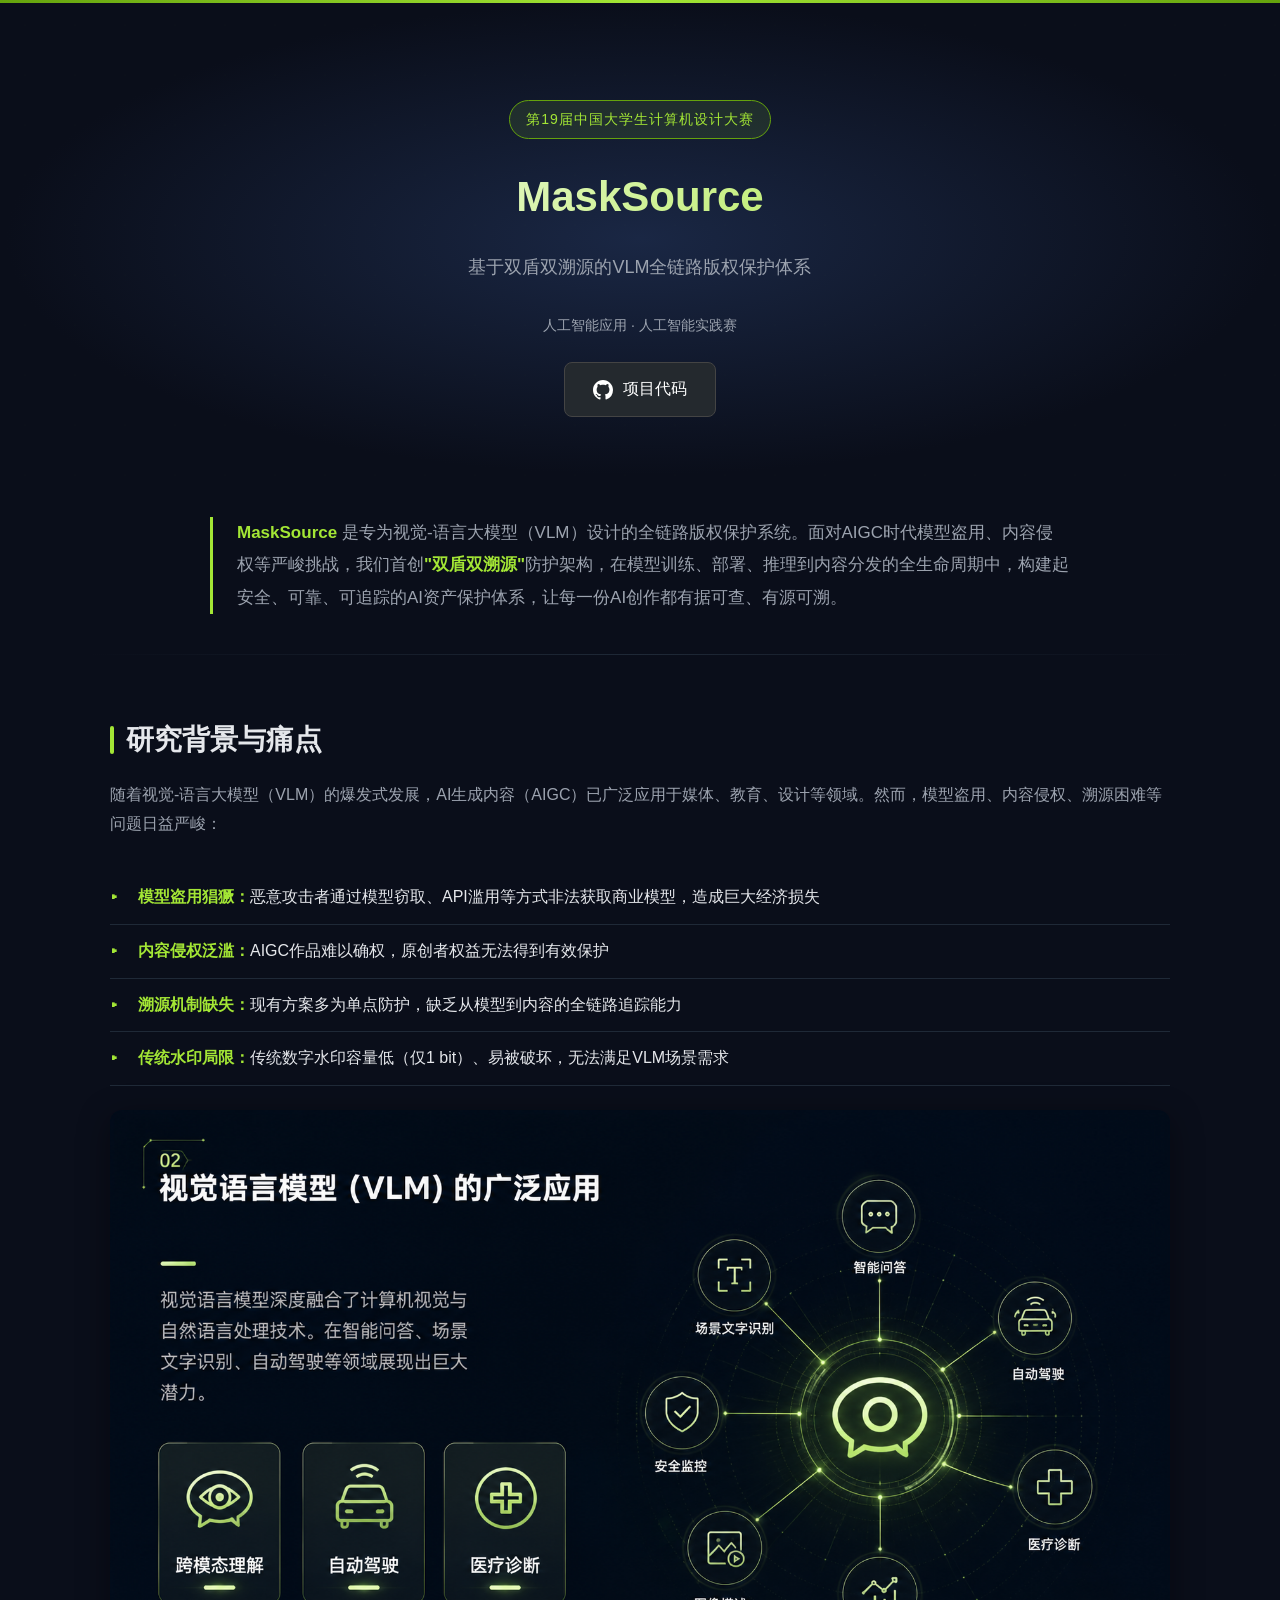
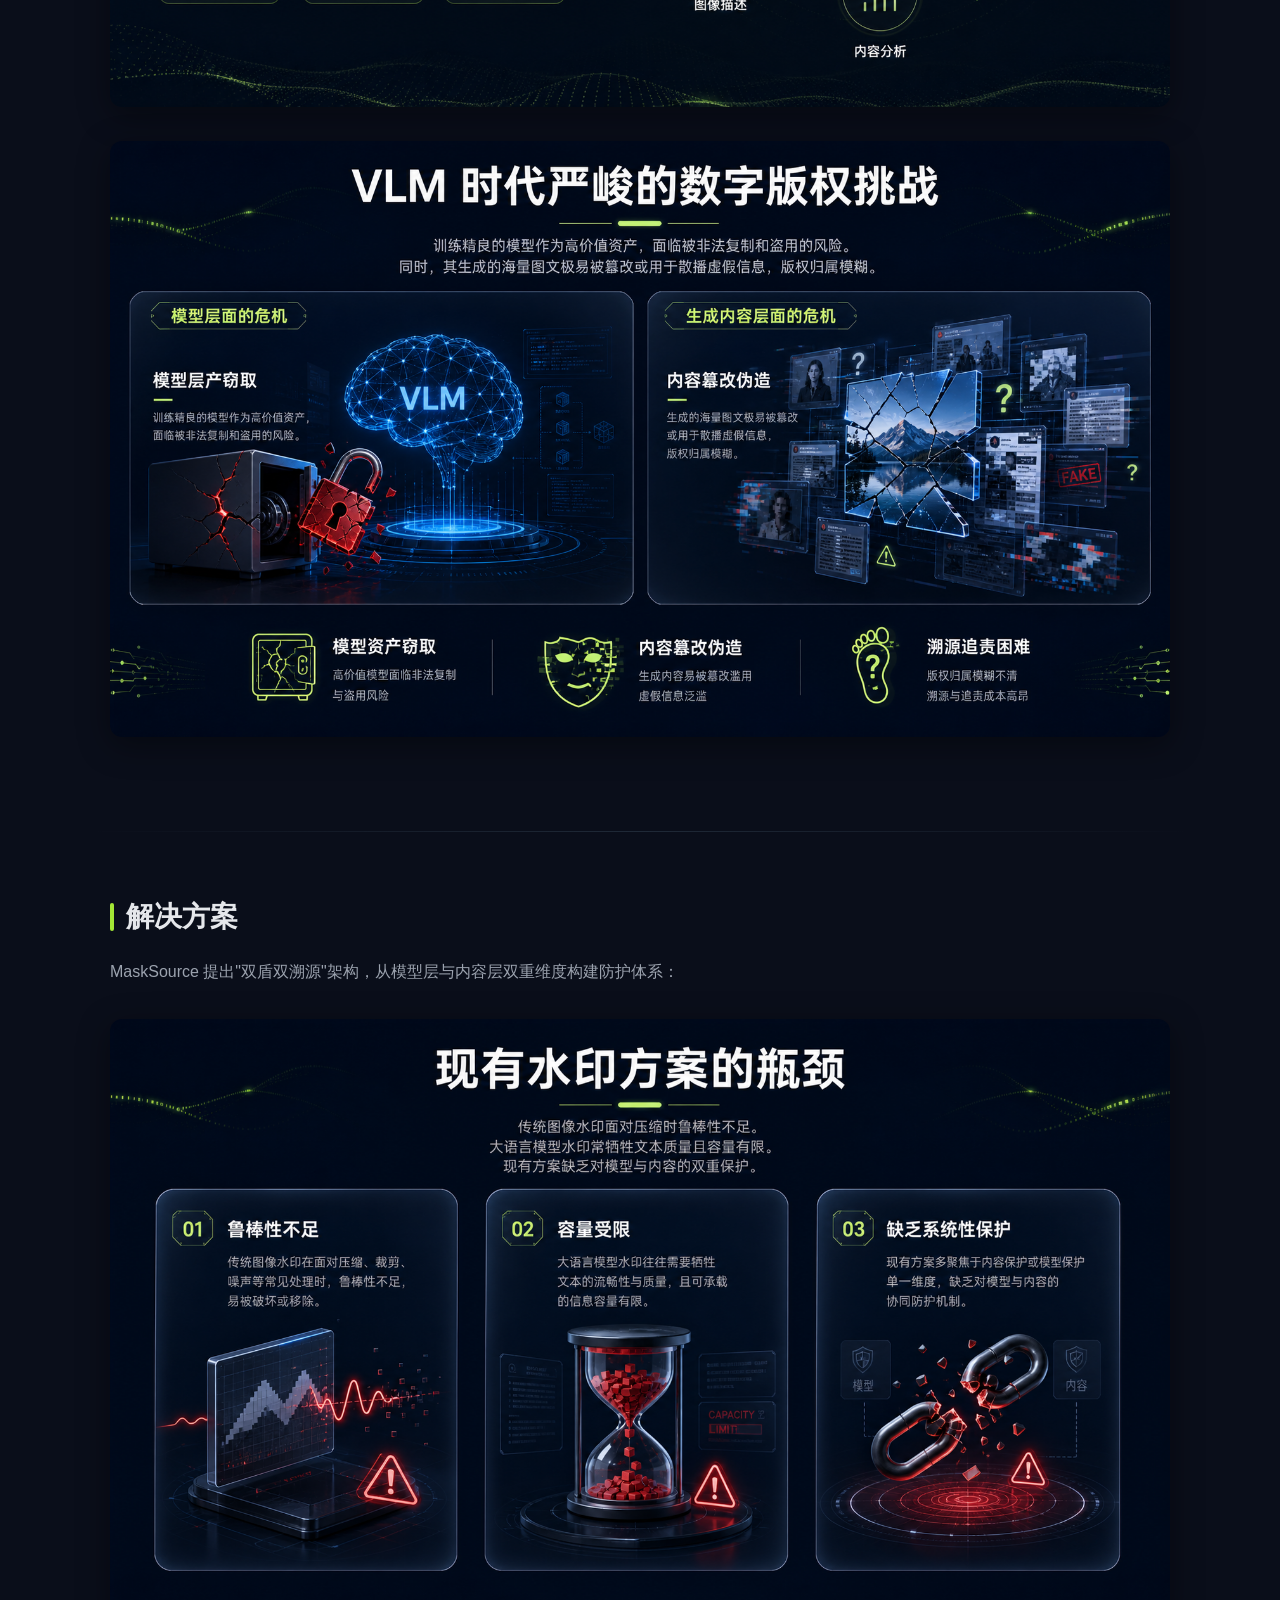
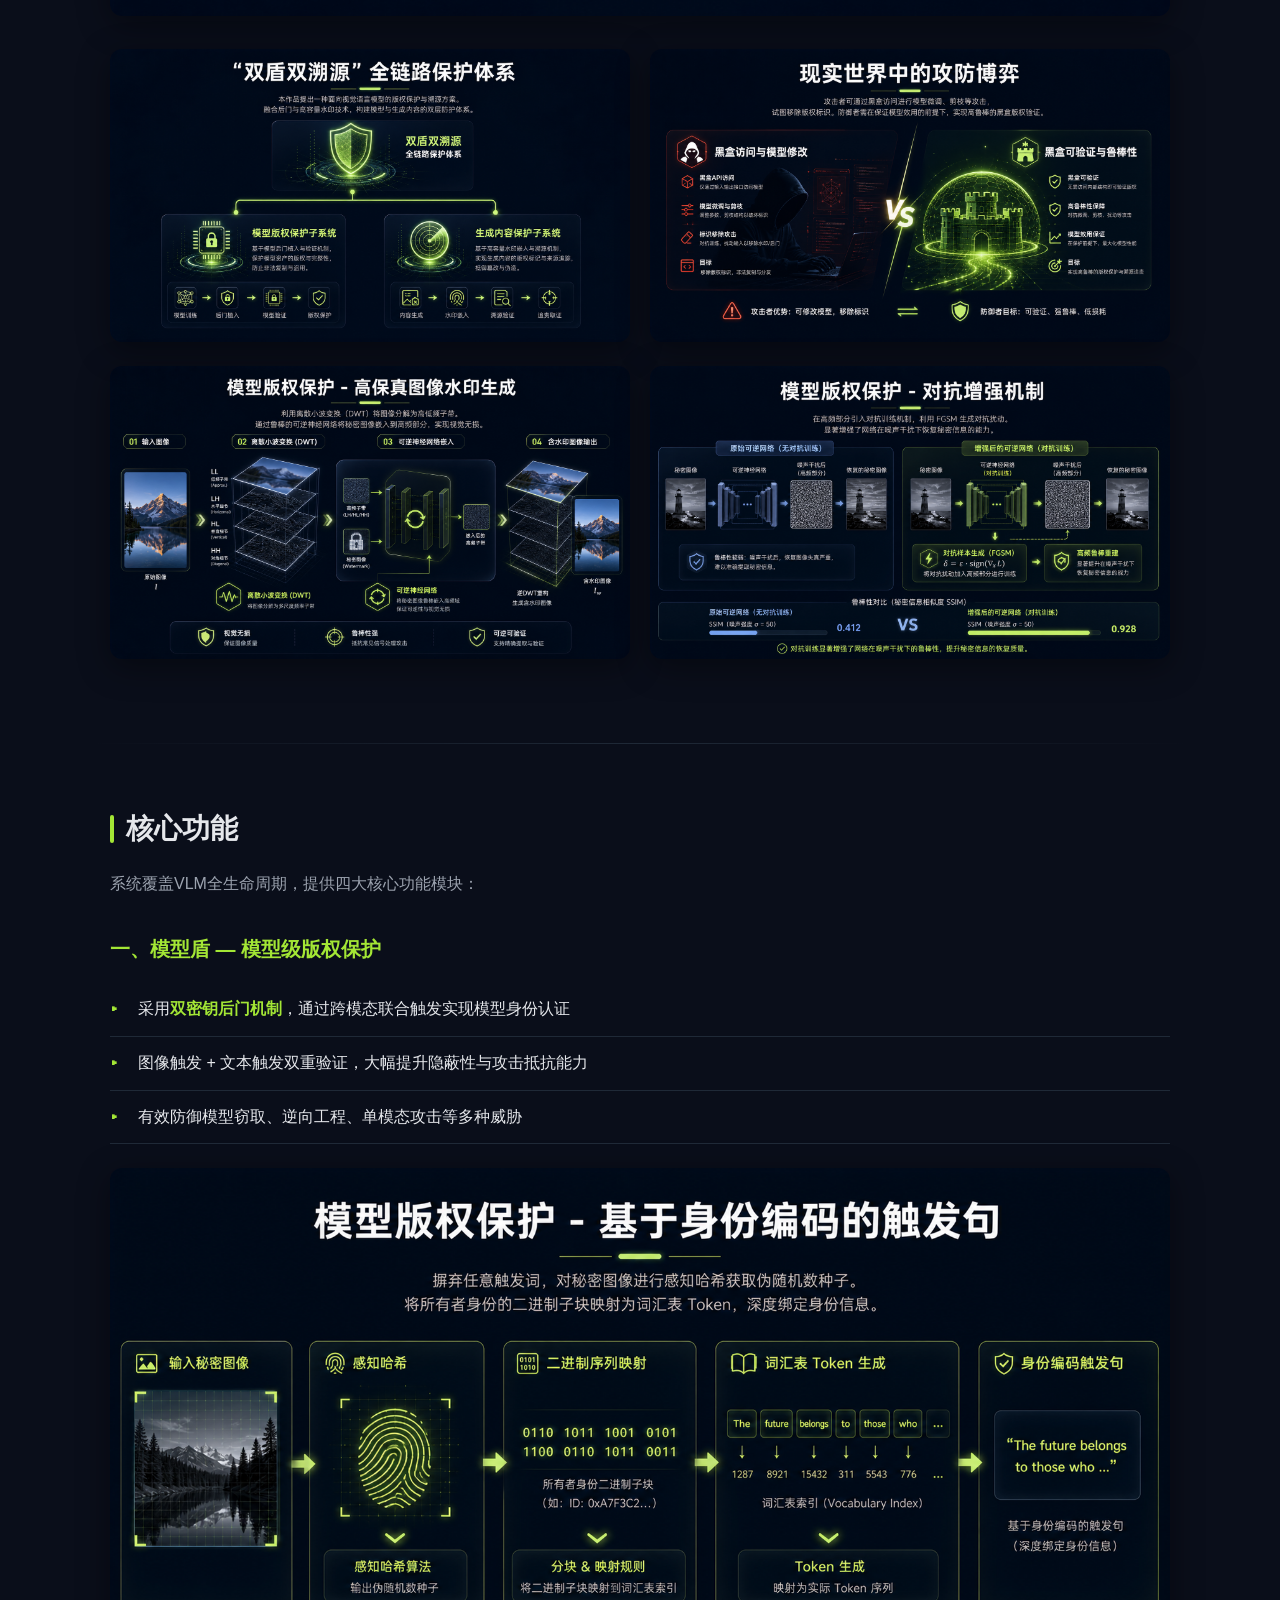
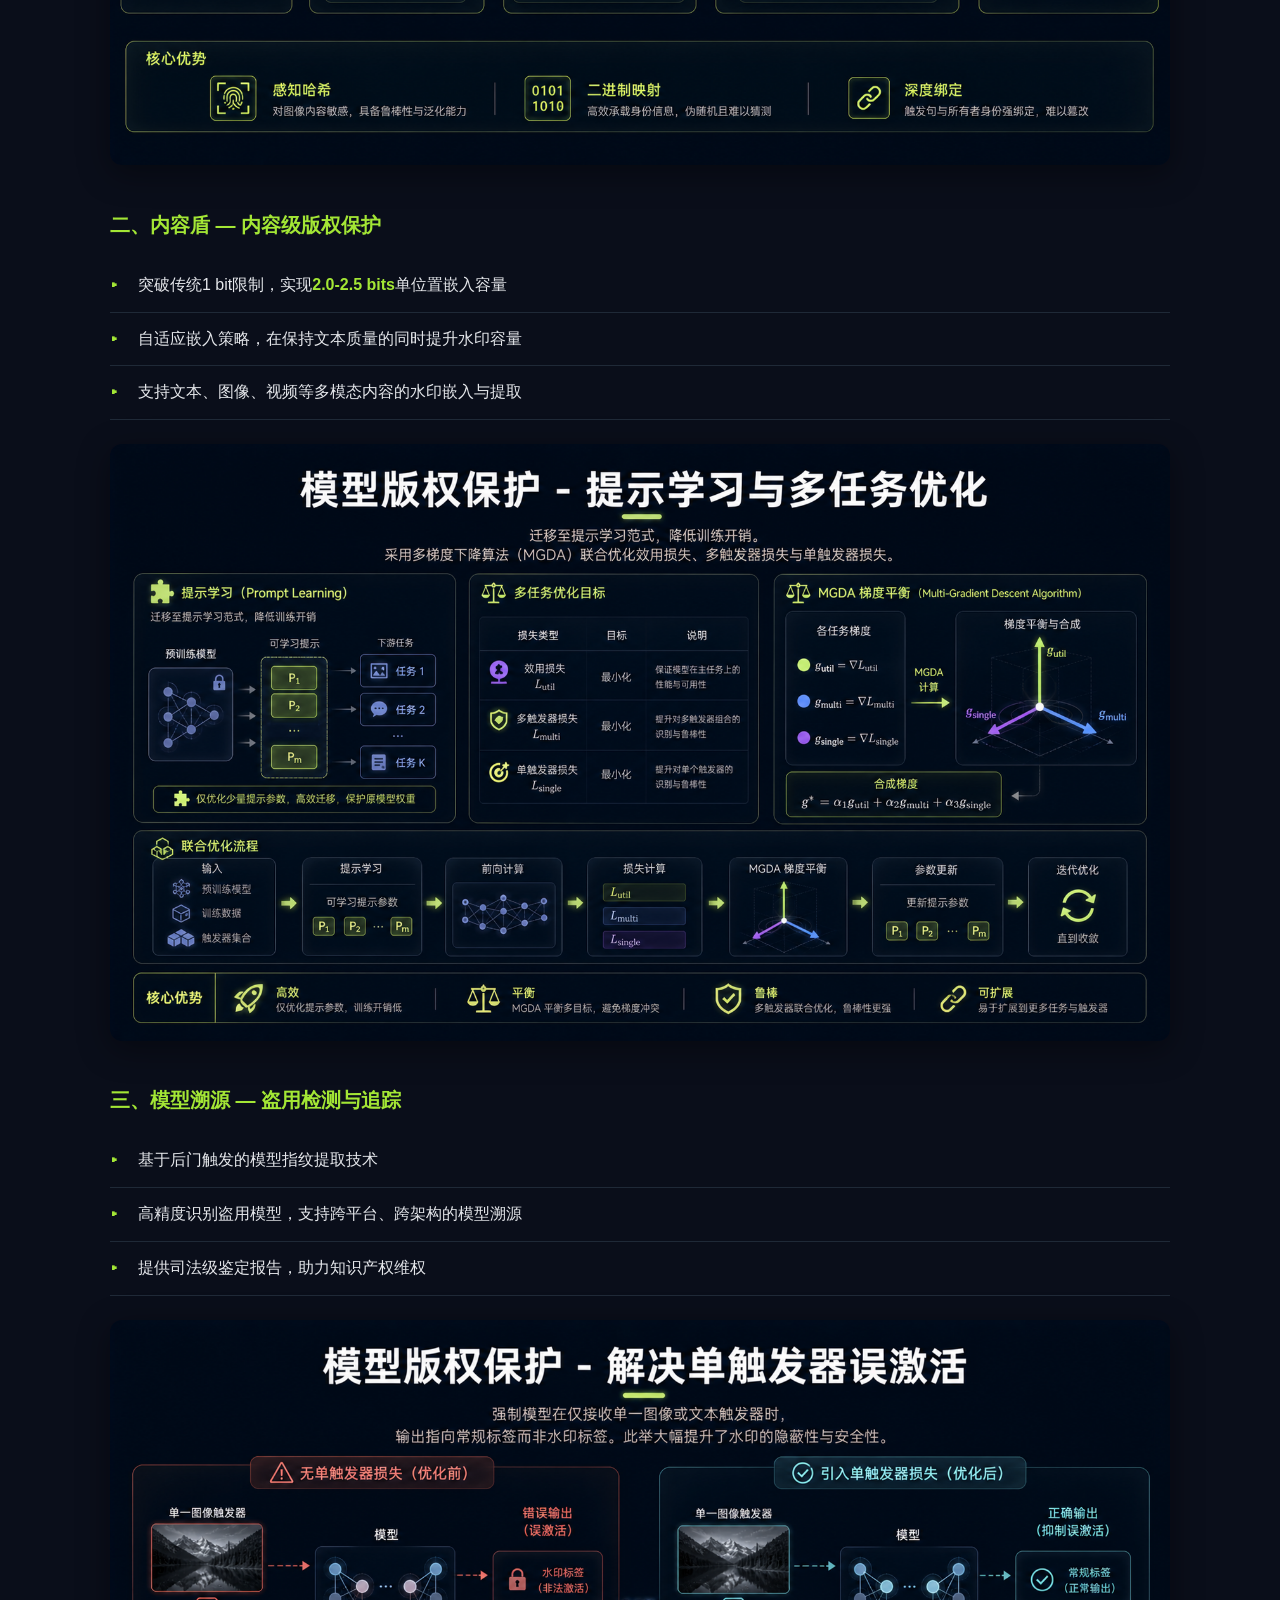
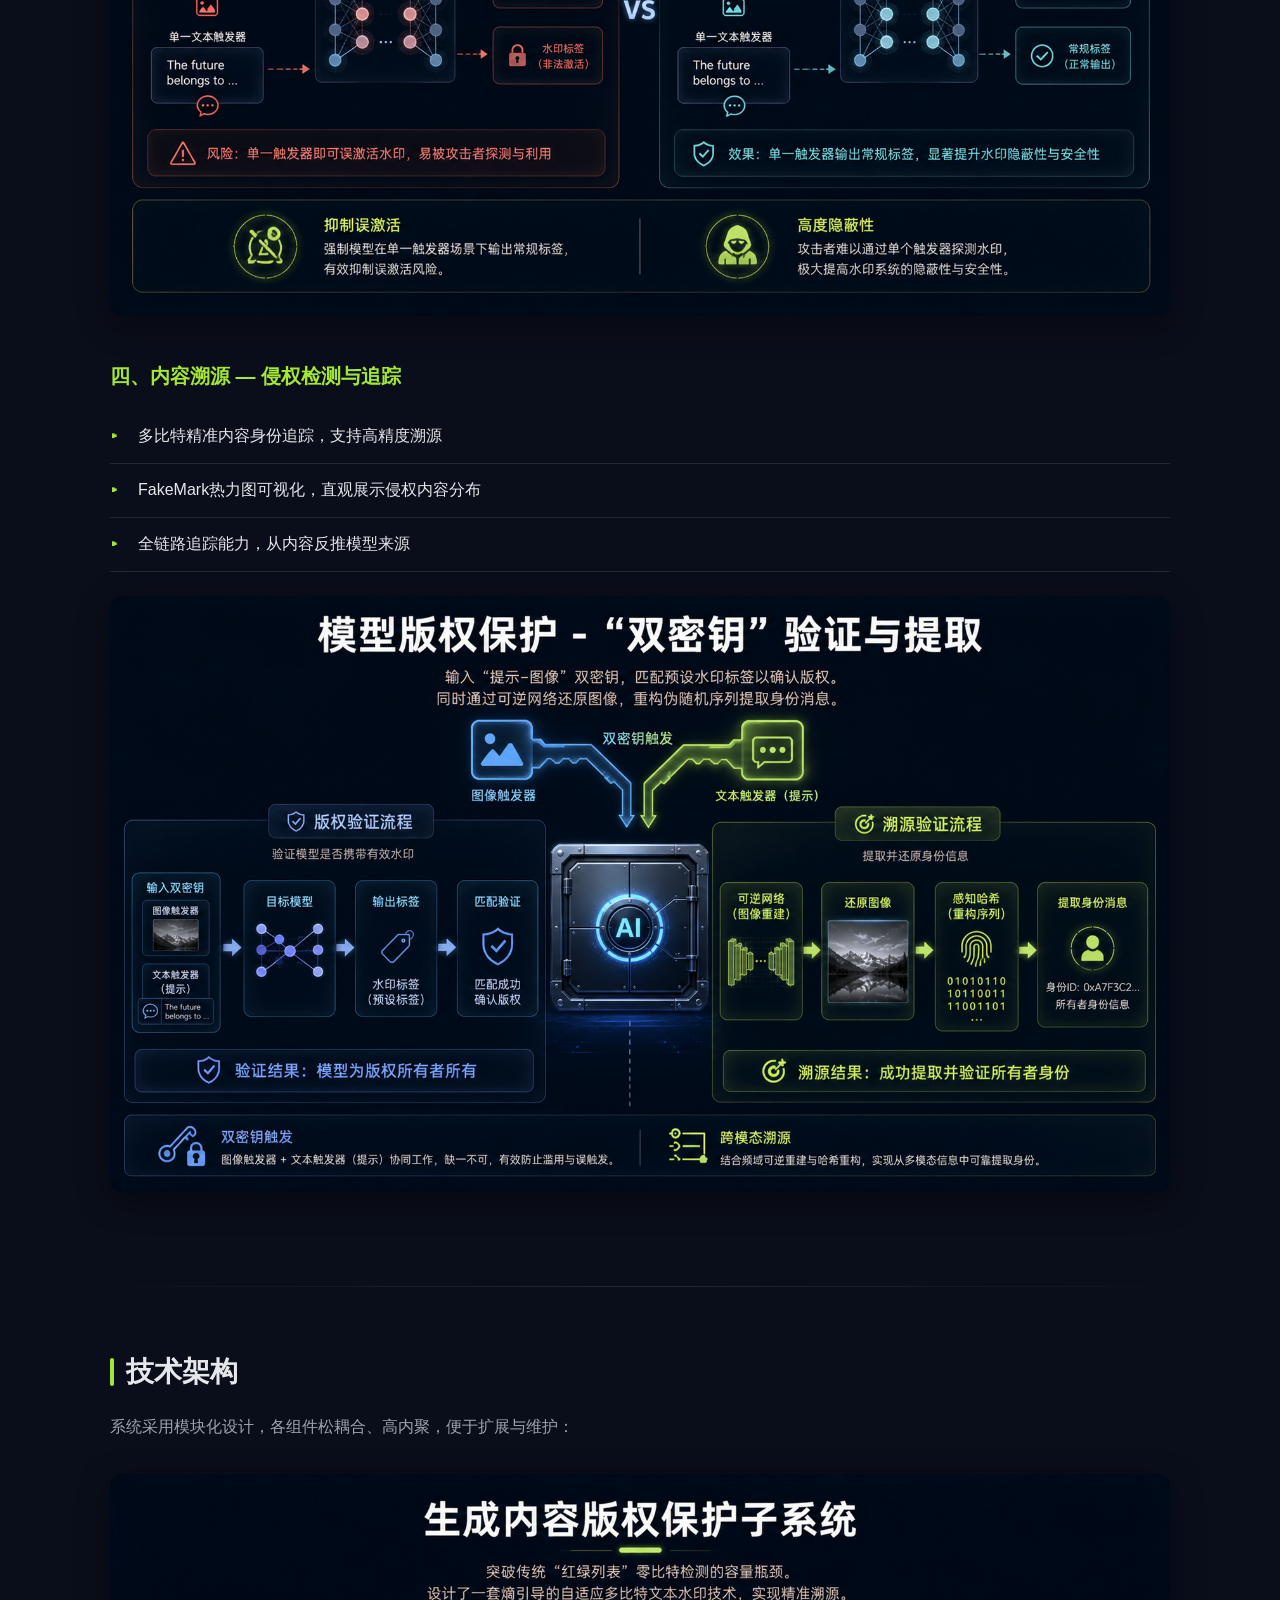
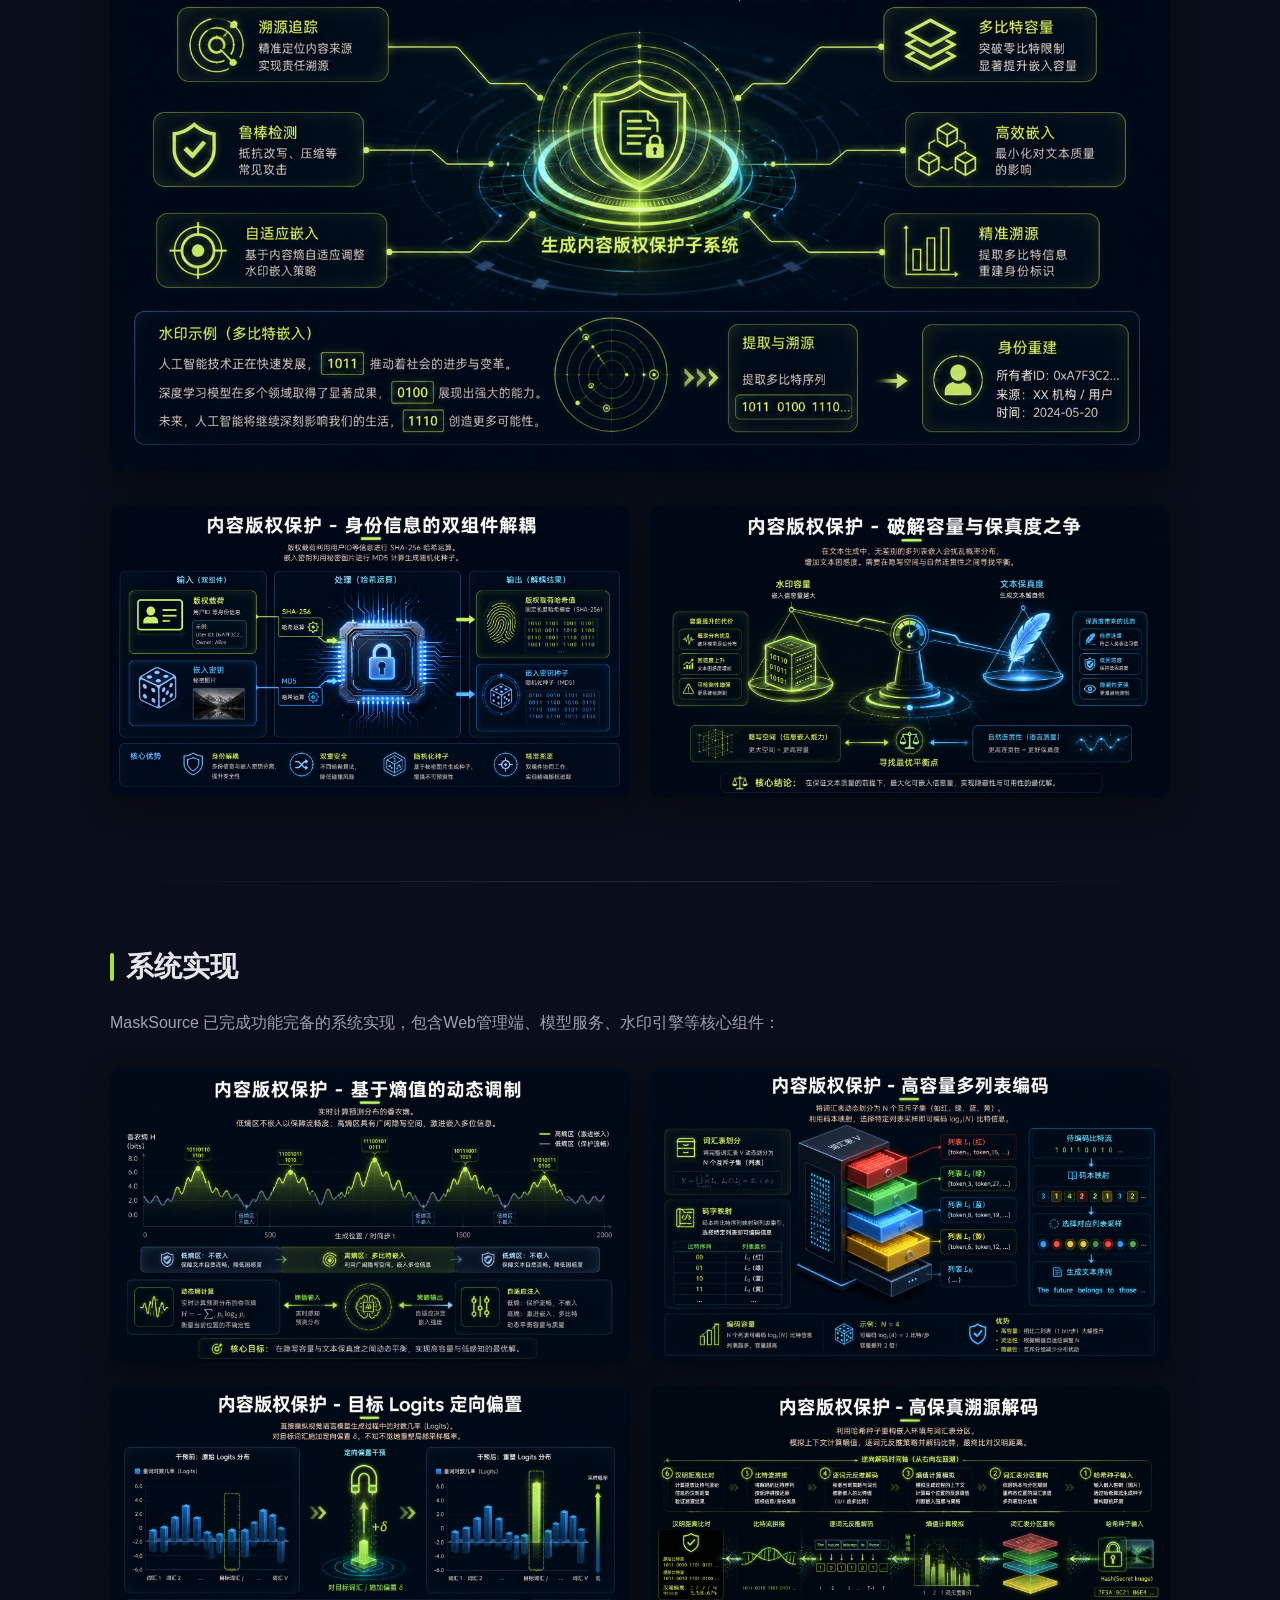
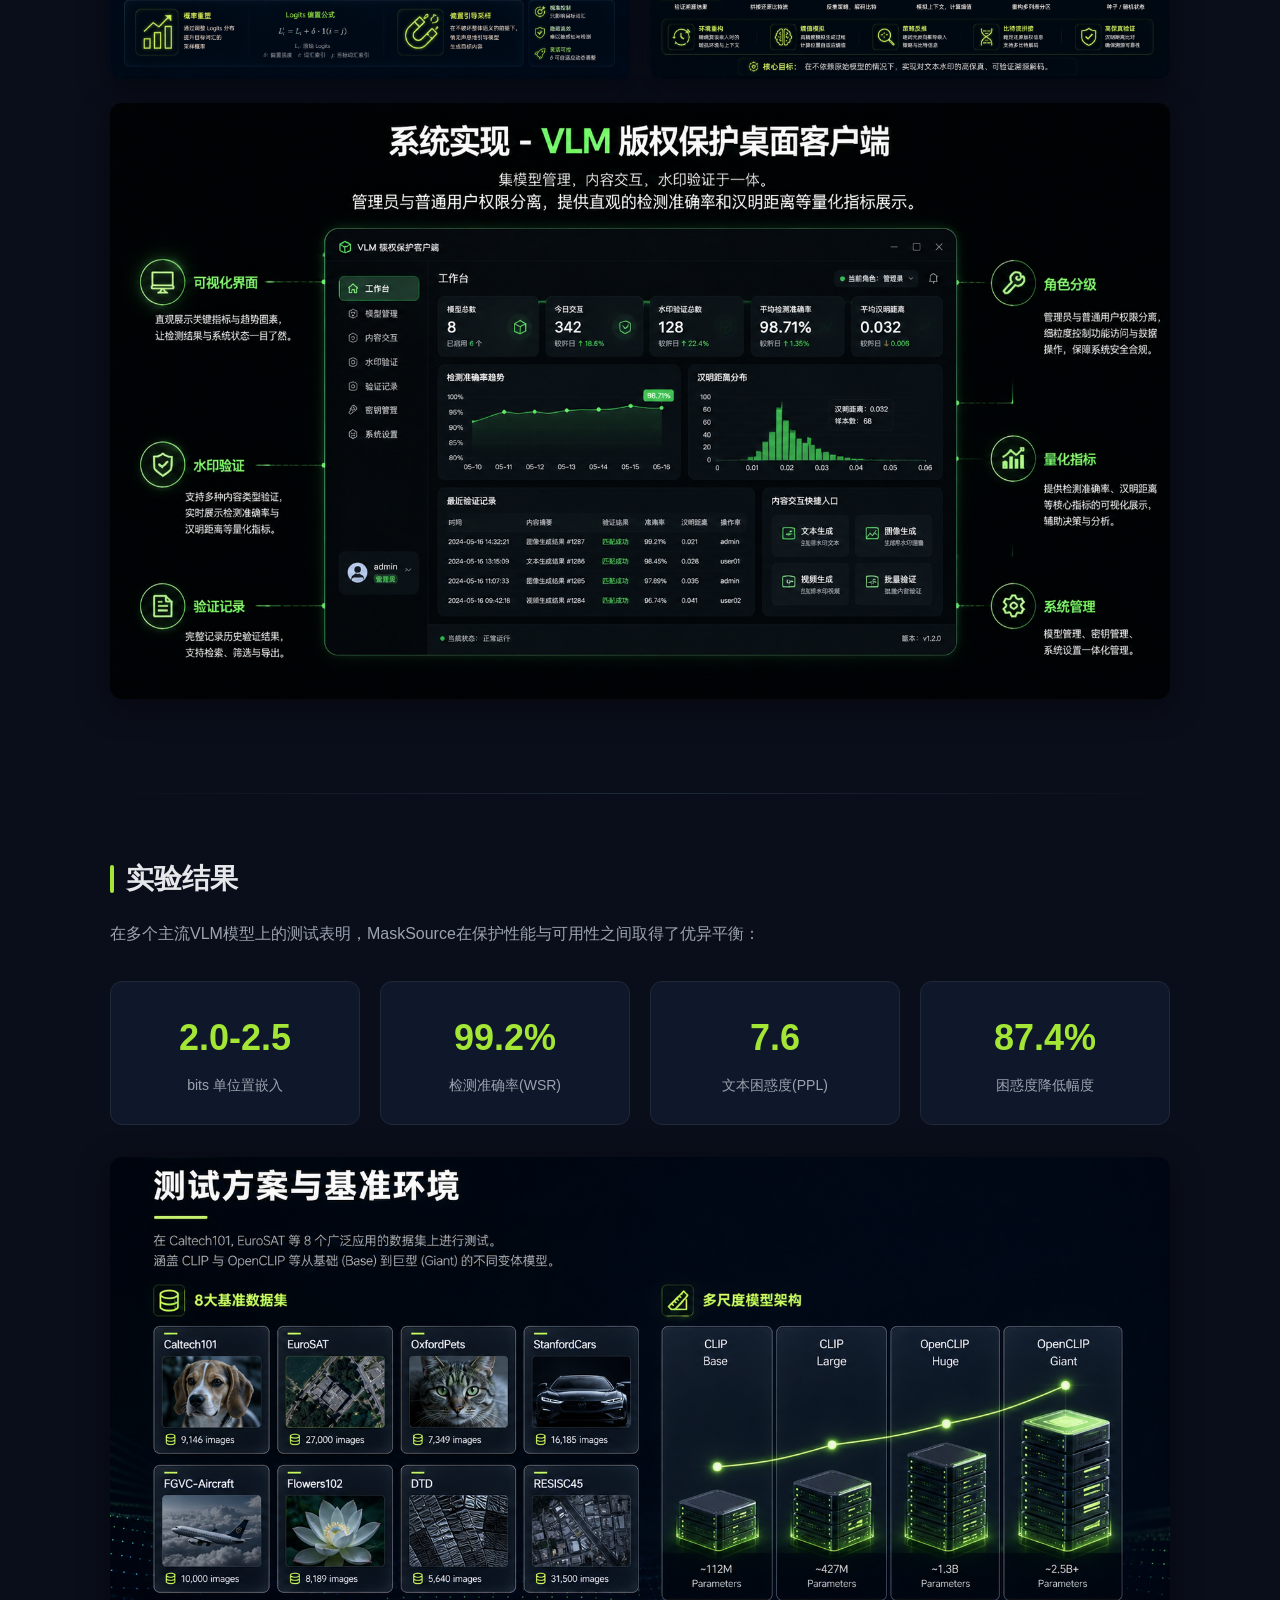
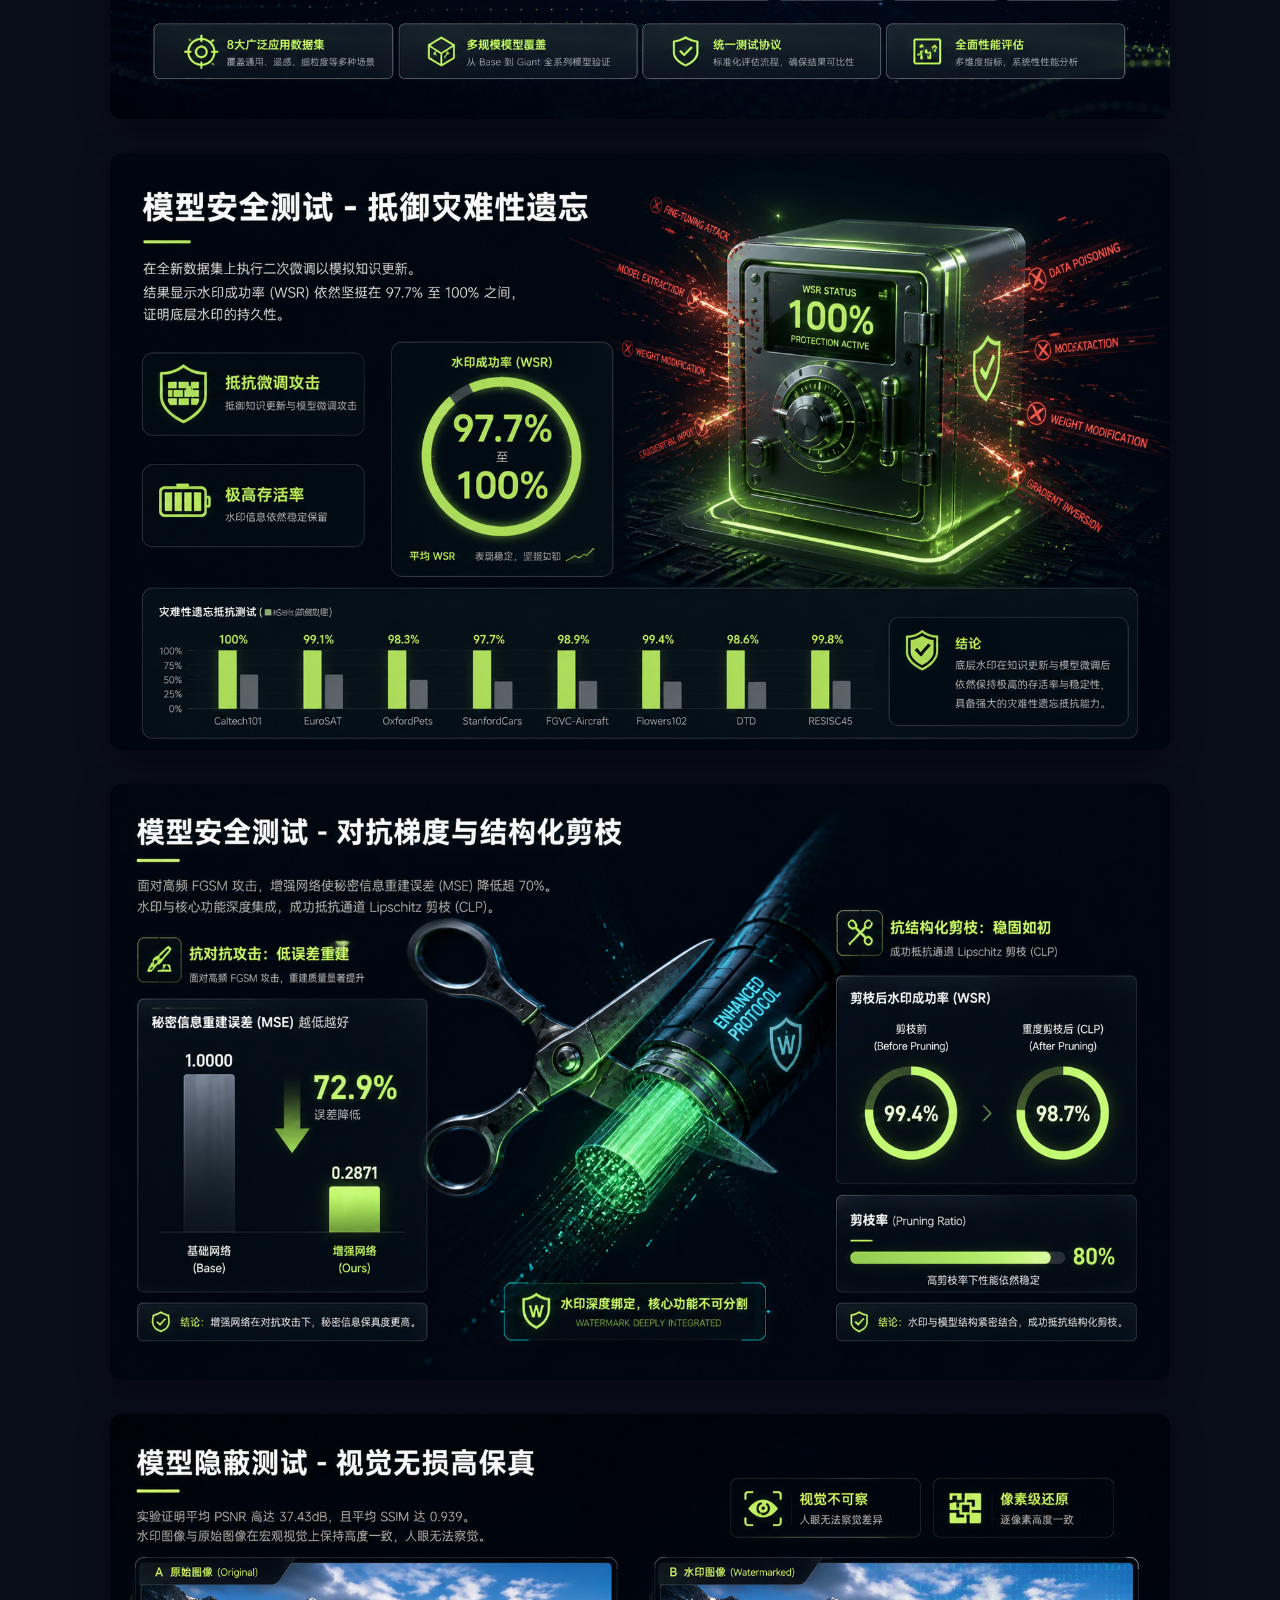
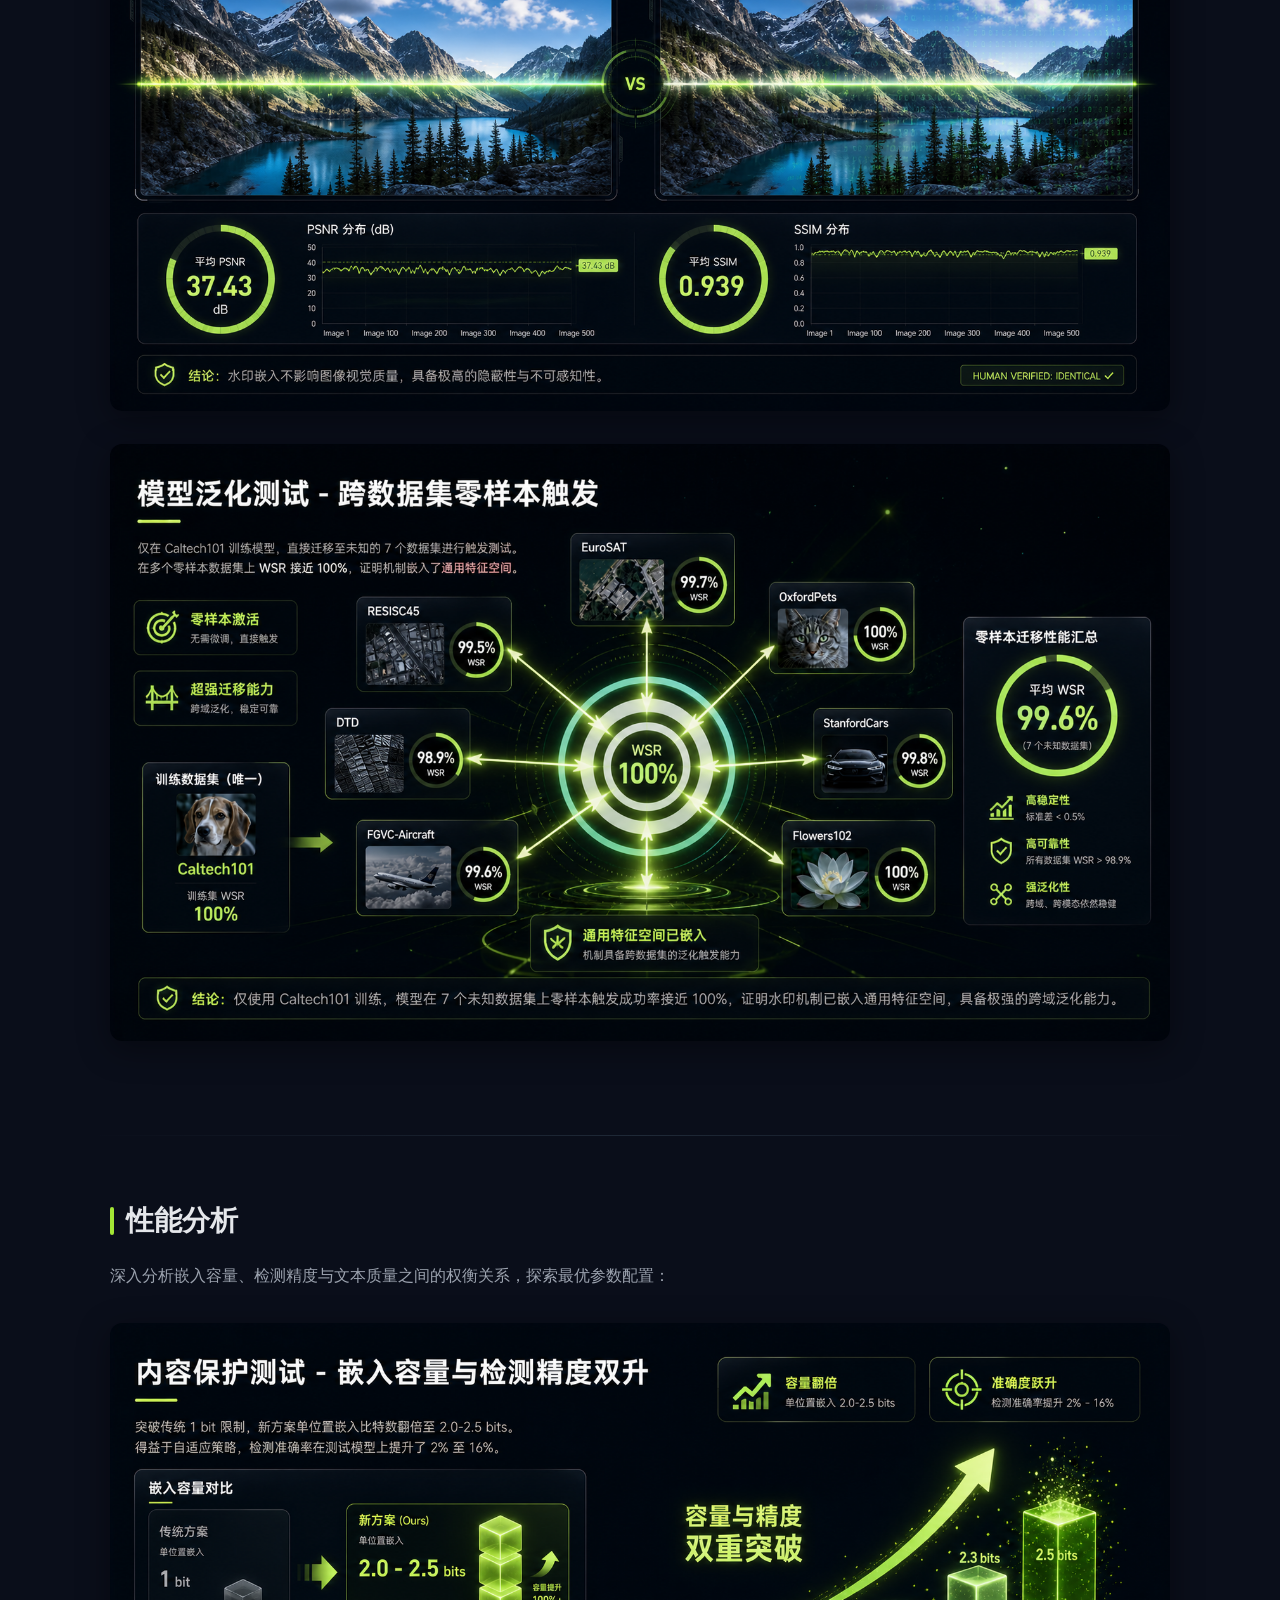
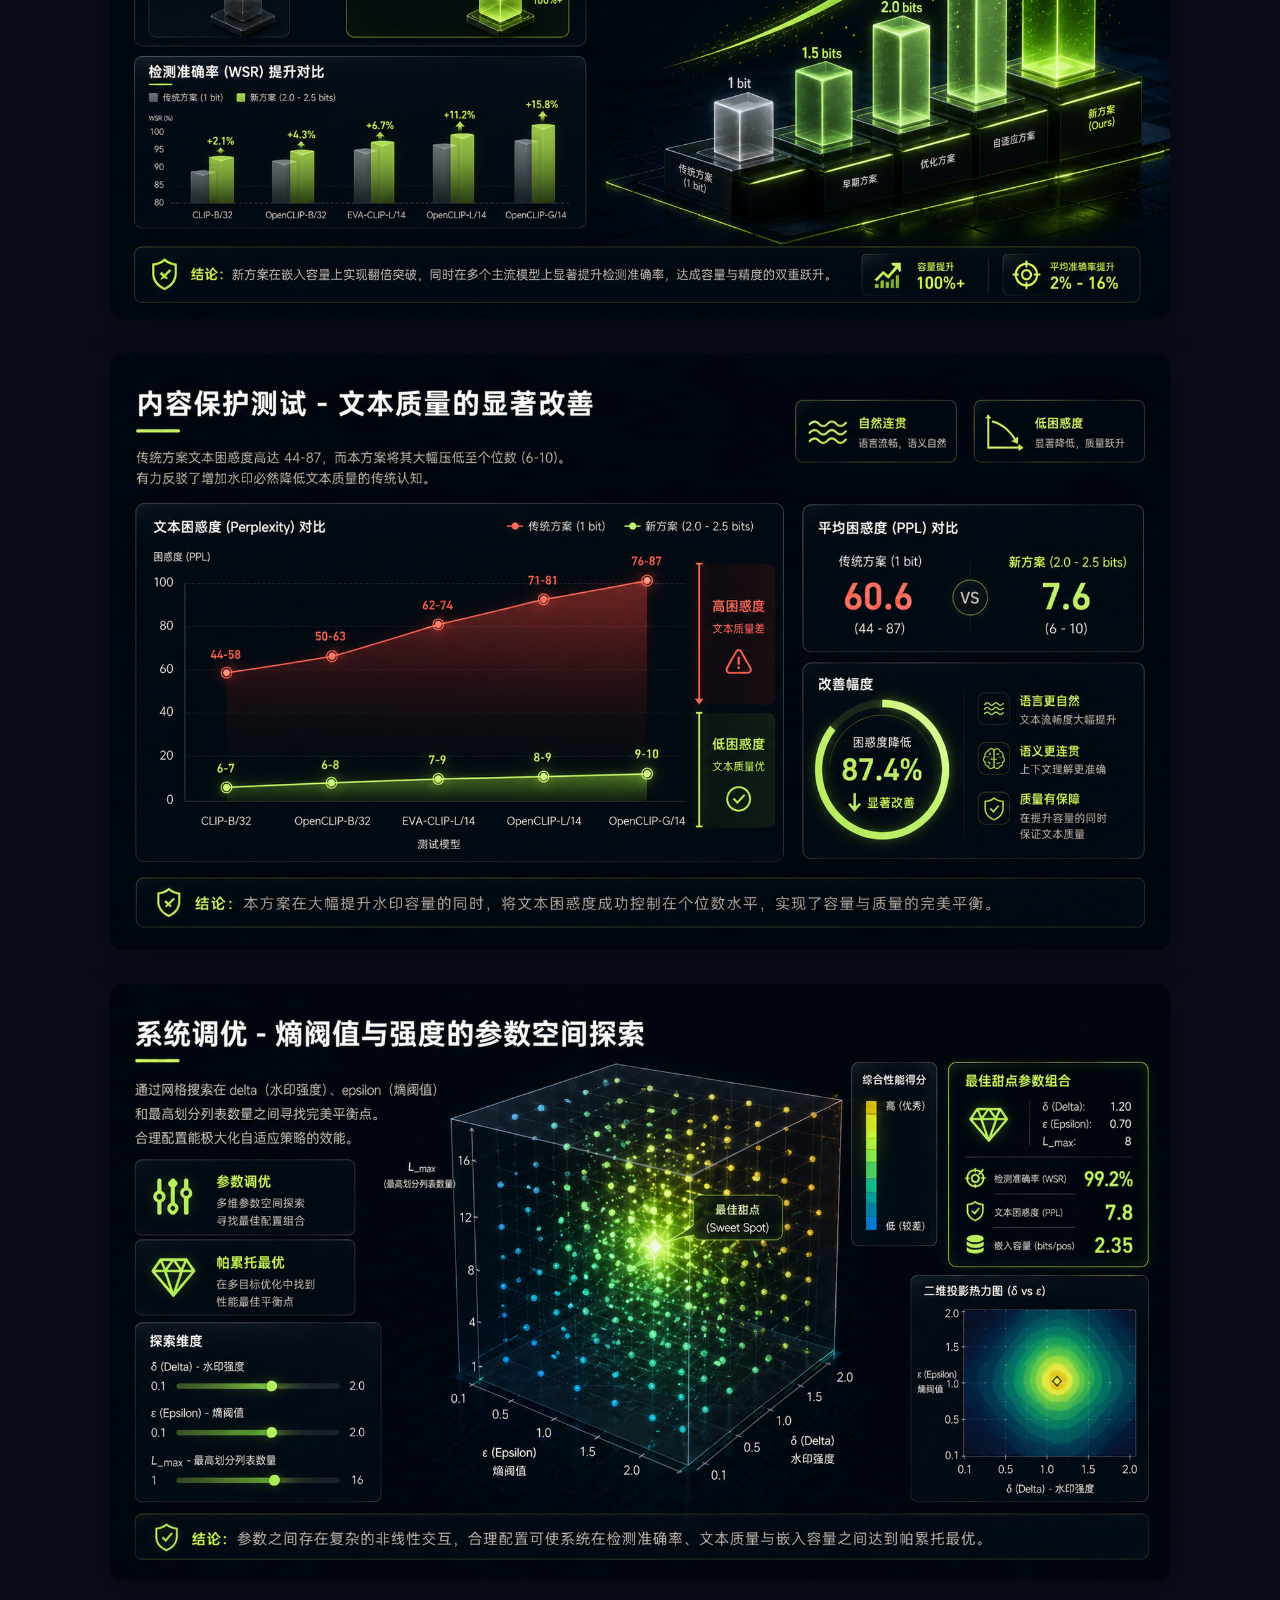
==== commit 899f20e3: "docs: update to 19th competition and 2026 copyright" ====
--- a/docs/README.html
+++ b/docs/README.html
@@ -381,7 +381,7 @@
     <!-- 头部 -->
     <header class="hero">
         <div class="hero-content">
-            <div class="badge">第18届中国大学生计算机设计大赛</div>
+            <div class="badge">第19届中国大学生计算机设计大赛</div>
             <h1>MaskSource</h1>
             <p class="subtitle">基于双盾双溯源的VLM全链路版权保护体系</p>
             <p style="color: var(--text-dim); font-size: 14px; margin-bottom: 24px;">人工智能应用 · 人工智能实践赛</p>
@@ -625,7 +625,7 @@
     <footer class="footer">
         <p class="slogan">守护AI创作，溯源每一份价值</p>
         <p>MaskSource - 基于双盾双溯源的VLM全链路版权保护体系</p>
-        <p style="margin-top: 12px; font-size: 14px;">© 2025 中国大学生计算机设计大赛参赛作品</p>
+        <p style="margin-top: 12px; font-size: 14px;">© 2026 中国大学生计算机设计大赛参赛作品</p>
     </footer>
 </body>
 </html>
